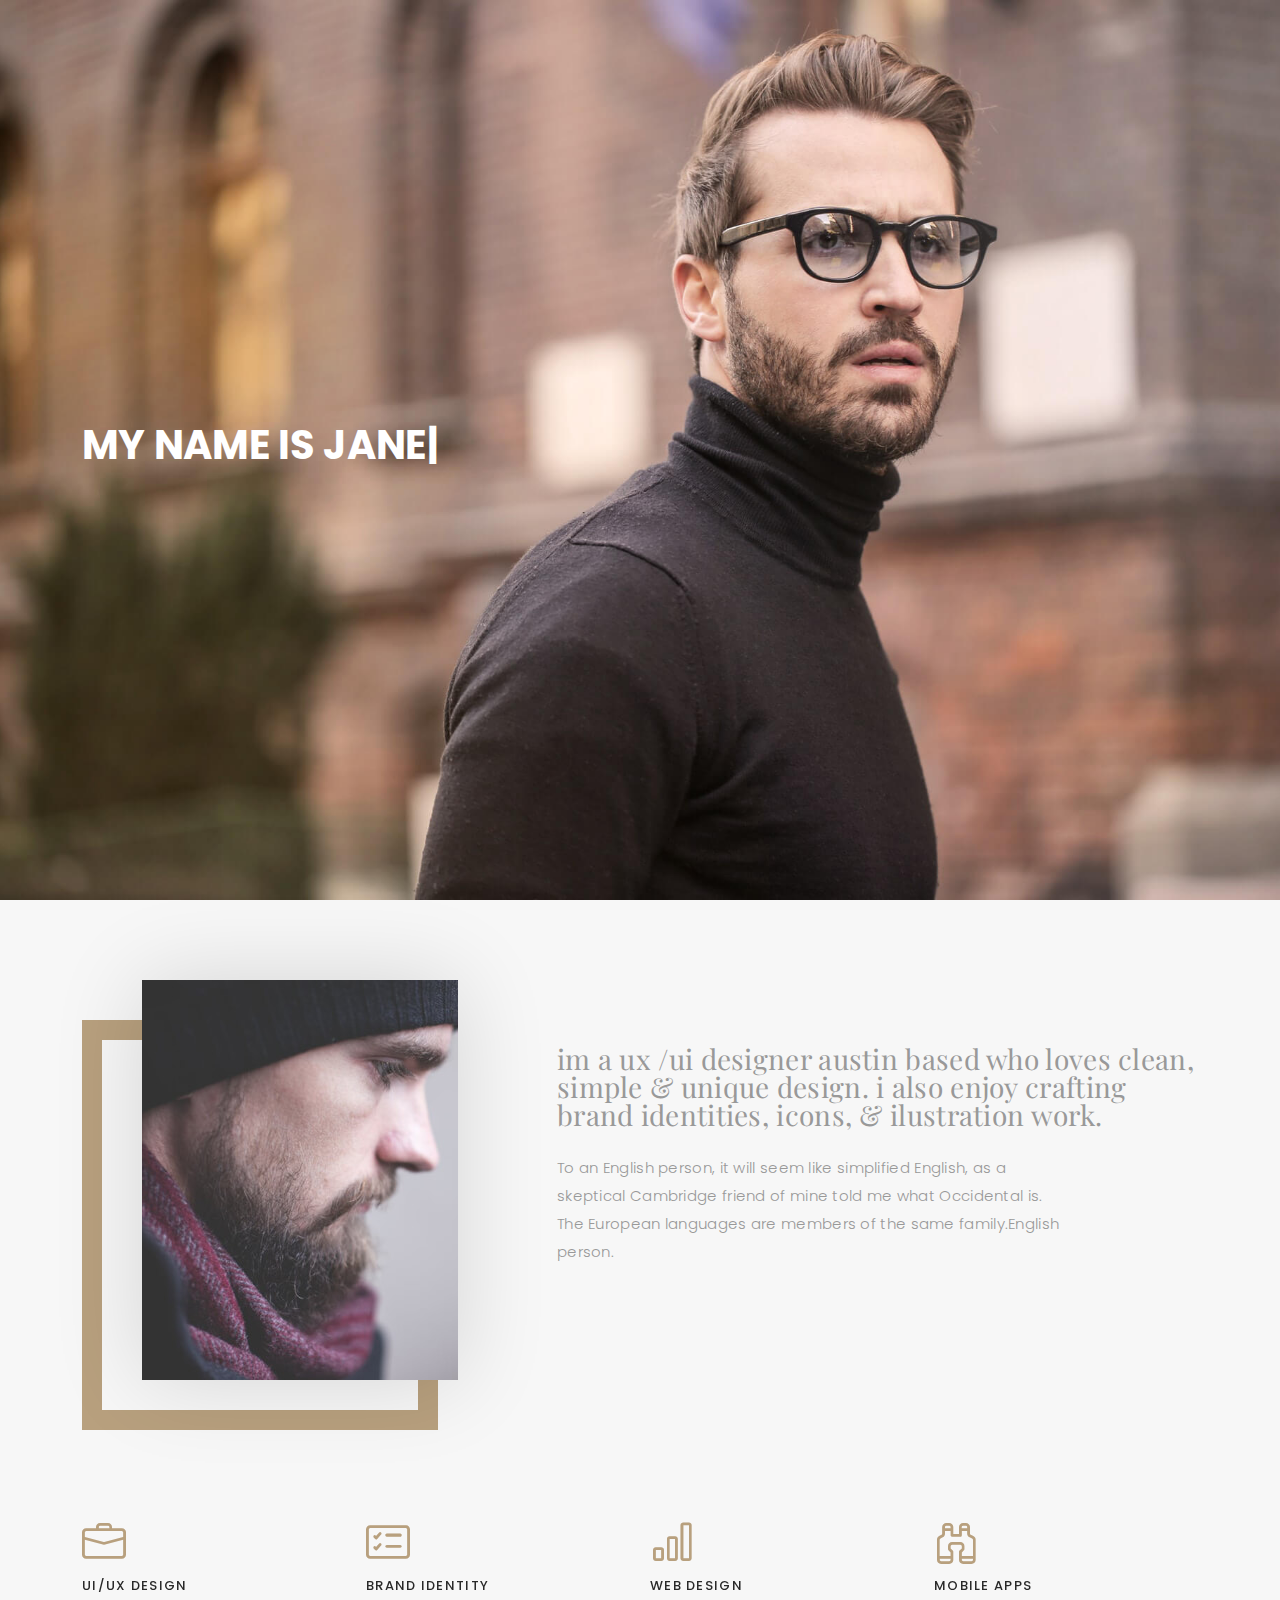
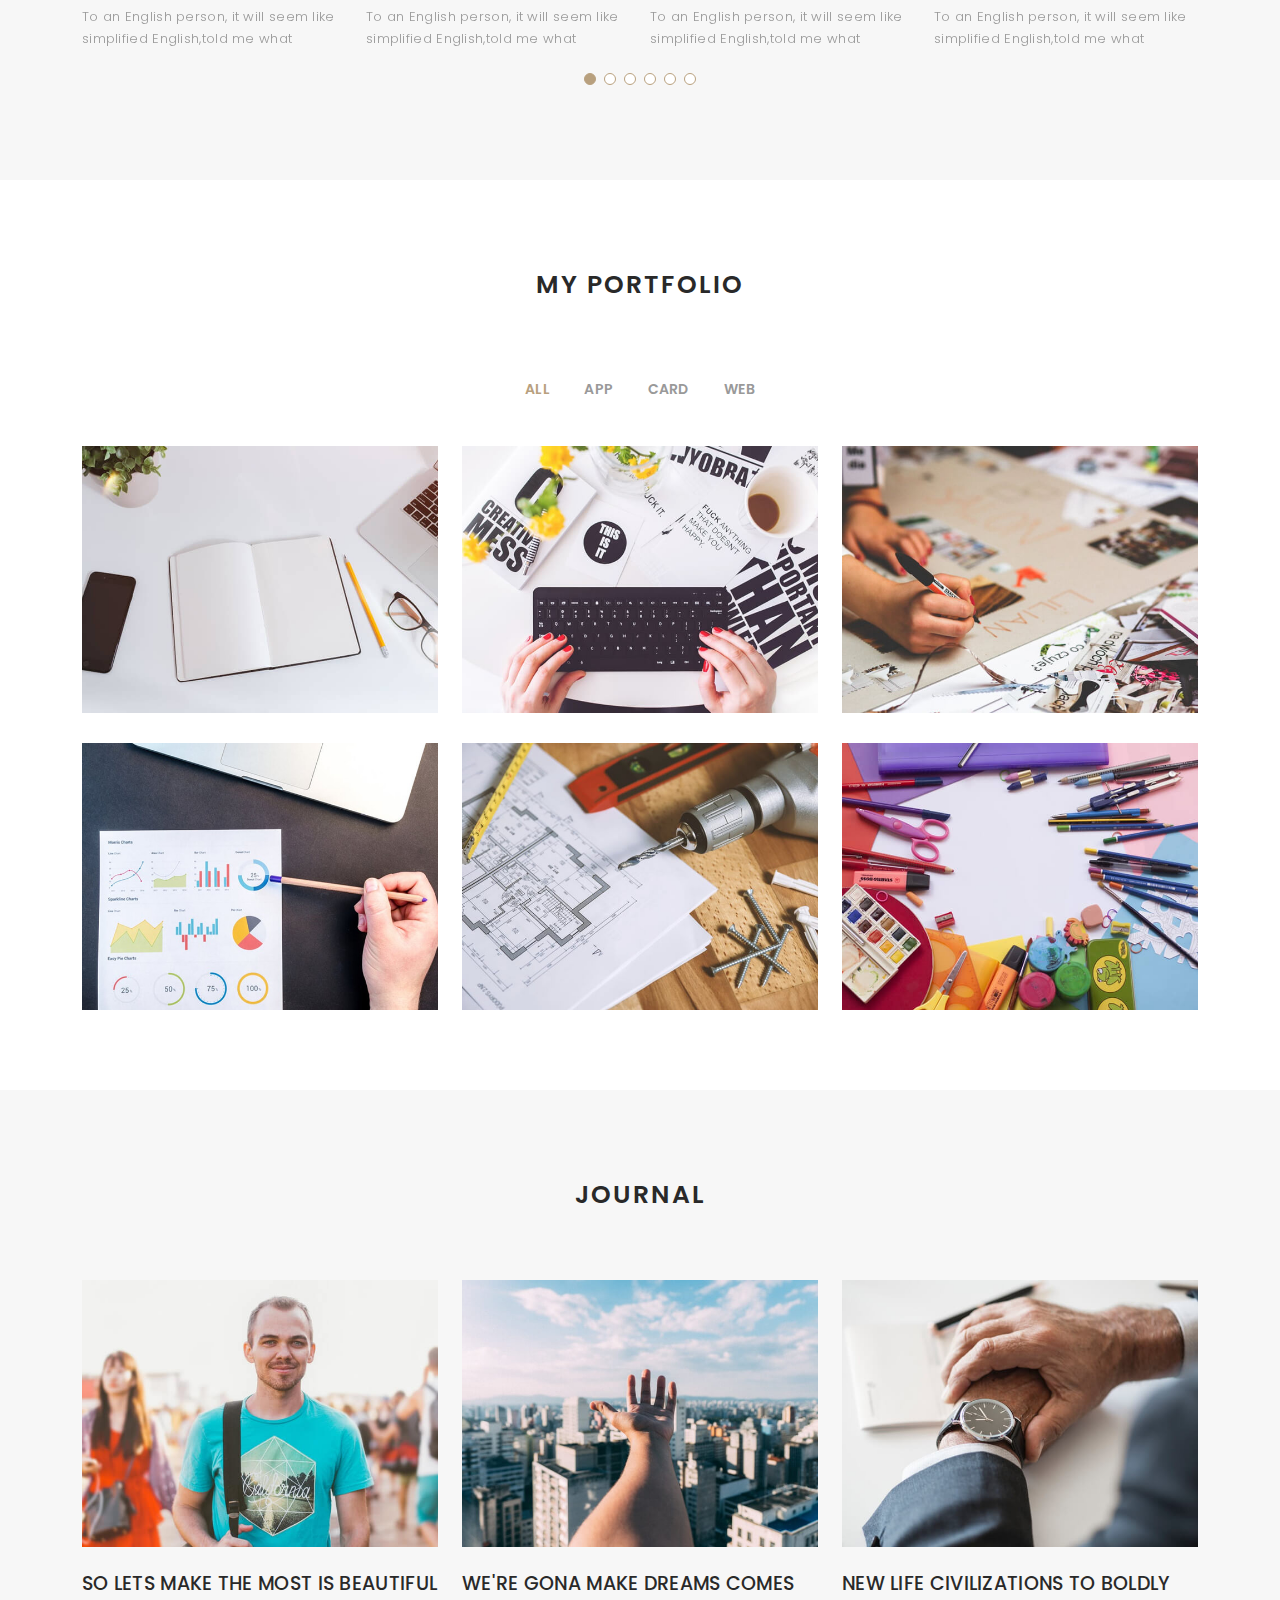
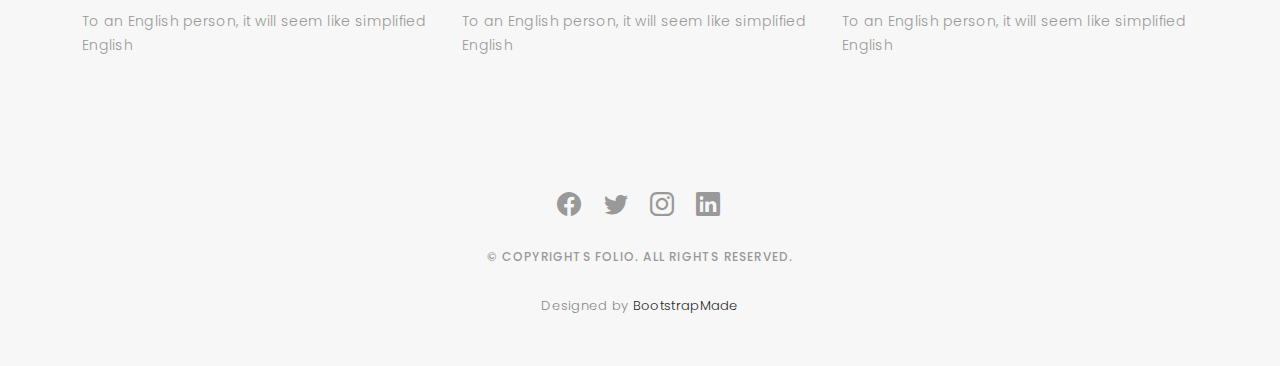
==== index.html @ ebbfe1b3 "Update" ====
<!DOCTYPE html>
<html lang="en">

<head>
  <meta charset="utf-8">
  <meta content="width=device-width, initial-scale=1.0" name="viewport">

  <title>Portfolio Website</title>
  <meta content="" name="description">
  <meta content="" name="keywords">

  <!-- Favicons -->
  <link href="assets/img/favicon.png" rel="icon">
  <link href="assets/img/apple-touch-icon.png" rel="apple-touch-icon">

  <!-- Google Fonts -->
  <link href="https://fonts.googleapis.com/css?family=Poppins:300,300i,400,400i,500,500i,600,600i,700,700i|Playfair+Display:400,400i,500,500i,600,600i,700,700i,900,900i" rel="stylesheet">

  <!-- Vendor CSS Files -->
  <link href="assets/vendor/bootstrap/css/bootstrap.min.css" rel="stylesheet">
  <link href="assets/vendor/bootstrap-icons/bootstrap-icons.css" rel="stylesheet">
  <link href="assets/vendor/boxicons/css/boxicons.min.css" rel="stylesheet">
  <link href="assets/vendor/glightbox/css/glightbox.min.css" rel="stylesheet">
  <link href="assets/vendor/swiper/swiper-bundle.min.css" rel="stylesheet">

  <!-- Template Main CSS File -->
  <link href="assets/css/style.css" rel="stylesheet">

  <!-- =======================================================
  * Template Name: Folio - v4.7.0
  * Template URL: https://bootstrapmade.com/folio-bootstrap-portfolio-template/
  * Author: BootstrapMade.com
  * License: https://bootstrapmade.com/license/
  ======================================================== -->
</head>

<body>

  <!-- ======= Header ======= -->
  <header id="header" class="fixed-top ">
    <div class="container d-flex align-items-center justify-content-between">

      <a href="index.html" class="logo"><img src="assets/img/logo.png" alt="" class="img-fluid"></a>
      <!-- Uncomment below if you prefer to use an text logo -->
      <!-- <h1 class="logo"><a href="index.html">Folio</a></h1> -->

      <nav id="navbar" class="navbar">
        <ul>
          <li><a class="nav-link scrollto active" href="#hero">Home</a></li>
          <li><a class="nav-link scrollto" href="#about">About</a></li>
          <li><a class="nav-link  scrollto" href="#portfolio">Portfolio</a></li>
          <li><a class="nav-link  scrollto" href="#journal">Blog</a></li>
          <li class="dropdown"><a href="#"><span>Drop Down</span> <i class="bi bi-chevron-down"></i></a>
            <ul>
              <li><a href="#">Drop Down 1</a></li>
              <li class="dropdown"><a href="#"><span>Deep Drop Down</span> <i class="bi bi-chevron-right"></i></a>
                <ul>
                  <li><a href="#">Deep Drop Down 1</a></li>
                  <li><a href="#">Deep Drop Down 2</a></li>
                  <li><a href="#">Deep Drop Down 3</a></li>
                  <li><a href="#">Deep Drop Down 4</a></li>
                  <li><a href="#">Deep Drop Down 5</a></li>
                </ul>
              </li>
              <li><a href="#">Drop Down 2</a></li>
              <li><a href="#">Drop Down 3</a></li>
              <li><a href="#">Drop Down 4</a></li>
            </ul>
          </li>
        </ul>
        <i class="bi bi-list mobile-nav-toggle"></i>
      </nav><!-- .navbar -->

    </div>
  </header><!-- End Header -->

  <!-- ======= Hero Section ======= -->
  <div id="hero" class="home">

    <div class="container">
      <div class="hero-content">
        <h1>My name is <span class="typed" data-typed-items="Jane, I am a UX/UI Deisgner"></span></h1>
        <!-- <p>UX/UI Designer</p> -->

      </div>
    </div>
  </div><!-- End Hero -->

  <main id="main">

    <!-- ======= About Section ======= -->
    <div id="about" class="paddsection">
      <div class="container">
        <div class="row justify-content-between">

          <div class="col-lg-4 ">
            <div class="div-img-bg">
              <div class="about-img">
                <img src="assets/img/me.jpg" class="img-responsive" alt="me">
              </div>
            </div>
          </div>

          <div class="col-lg-7">
            <div class="about-descr">

              <p class="p-heading">im a ux /ui designer austin based who loves clean, simple & unique design. i also enjoy crafting brand identities, icons, & ilustration work. </p>
              <p class="separator">To an English person, it will seem like simplified English, as a skeptical Cambridge friend of mine told me what Occidental is. The European languages are members of the same family.English person.</p>

            </div>

          </div>
        </div>
      </div>
    </div><!-- End About Section -->

    <!-- ======= Services Section ======= -->
    <div id="services">
      <div class="container">

        <div class="services-slider swiper" data-aos="fade-up" data-aos-delay="100">
          <div class="swiper-wrapper">

            <div class="swiper-slide">
              <div class="services-block">
                <i class="bi bi-briefcase"></i>
                <span>UI/UX DESIGN</span>
                <p class="separator">To an English person, it will seem like simplified English,told me what </p>
              </div>
            </div><!-- End testimonial item -->

            <div class="swiper-slide">
              <div class="services-block">
                <i class="bi bi-card-checklist"></i>
                <span>BRAND IDENTITY</span>
                <p class="separator">To an English person, it will seem like simplified English,told me what </p>
              </div>
            </div><!-- End testimonial item -->

            <div class="swiper-slide">
              <div class="services-block">
                <i class="bi bi-bar-chart"></i>
                <span>WEB DESIGN</span>
                <p class="separator">To an English person, it will seem like simplified English,told me what </p>
              </div>
            </div><!-- End testimonial item -->

            <div class="swiper-slide">
              <div class="services-block">
                <i class="bi bi-binoculars"></i>
                <span>MOBILE APPS</span>
                <p class="separator">To an English person, it will seem like simplified English,told me what </p>
              </div>
            </div><!-- End testimonial item -->

            <div class="swiper-slide">
              <div class="services-block">
                <i class="bi bi-brightness-high"></i>
                <span>Analytics</span>
                <p class="separator">To an English person, it will seem like simplified English,told me what </p>
              </div>
            </div><!-- End testimonial item -->

            <div class="swiper-slide">
              <div class="services-block">
                <i class="bi bi-calendar4-week"></i>
                <span>PHOTOGRAPHY</span>
                <p class="separator">To an English person, it will seem like simplified English,told me what </p>
              </div>
            </div><!-- End testimonial item -->

          </div>
          <div class="swiper-pagination"></div>
        </div>

      </div>

    </div><!-- End Services Section -->

    <!-- ======= Portfolio Section ======= -->
    <div id="portfolio" class="paddsection">

      <div class="container">
        <div class="section-title text-center">
          <h2>My Portfolio</h2>
        </div>
      </div>

      <div class="container">

        <div class="row">
          <div class="col-lg-12 d-flex justify-content-center">
            <ul id="portfolio-flters">
              <li data-filter="*" class="filter-active">All</li>
              <li data-filter=".filter-app">App</li>
              <li data-filter=".filter-card">Card</li>
              <li data-filter=".filter-web">Web</li>
            </ul>
          </div>
        </div>

        <div class="row portfolio-container">

          <div class="col-lg-4 col-md-6 portfolio-item filter-app">
            <img src="assets/img/portfolio/portfolio-1.jpg" class="img-fluid" alt="">
            <div class="portfolio-info">
              <h4>App 1</h4>
              <p>App</p>
              <a href="assets/img/portfolio/portfolio-1.jpg" data-gallery="portfolioGallery" class="portfolio-lightbox preview-link" title="App 1"><i class="bx bx-plus"></i></a>
              <a href="portfolio-details.html" class="details-link" title="More Details"><i class="bx bx-link"></i></a>
            </div>
          </div>

          <div class="col-lg-4 col-md-6 portfolio-item filter-web">
            <img src="assets/img/portfolio/portfolio-2.jpg" class="img-fluid" alt="">
            <div class="portfolio-info">
              <h4>Web 3</h4>
              <p>Web</p>
              <a href="assets/img/portfolio/portfolio-2.jpg" data-gallery="portfolioGallery" class="portfolio-lightbox preview-link" title="Web 3"><i class="bx bx-plus"></i></a>
              <a href="portfolio-details.html" class="details-link" title="More Details"><i class="bx bx-link"></i></a>
            </div>
          </div>

          <div class="col-lg-4 col-md-6 portfolio-item filter-app">
            <img src="assets/img/portfolio/portfolio-3.jpg" class="img-fluid" alt="">
            <div class="portfolio-info">
              <h4>App 2</h4>
              <p>App</p>
              <a href="assets/img/portfolio/portfolio-3.jpg" data-gallery="portfolioGallery" class="portfolio-lightbox preview-link" title="App 2"><i class="bx bx-plus"></i></a>
              <a href="portfolio-details.html" class="details-link" title="More Details"><i class="bx bx-link"></i></a>
            </div>
          </div>

          <div class="col-lg-4 col-md-6 portfolio-item filter-card">
            <img src="assets/img/portfolio/portfolio-4.jpg" class="img-fluid" alt="">
            <div class="portfolio-info">
              <h4>Card 2</h4>
              <p>Card</p>
              <a href="assets/img/portfolio/portfolio-4.jpg" data-gallery="portfolioGallery" class="portfolio-lightbox preview-link" title="Card 2"><i class="bx bx-plus"></i></a>
              <a href="portfolio-details.html" class="details-link" title="More Details"><i class="bx bx-link"></i></a>
            </div>
          </div>

          <div class="col-lg-4 col-md-6 portfolio-item filter-web">
            <img src="assets/img/portfolio/portfolio-5.jpg" class="img-fluid" alt="">
            <div class="portfolio-info">
              <h4>Web 2</h4>
              <p>Web</p>
              <a href="assets/img/portfolio/portfolio-5.jpg" data-gallery="portfolioGallery" class="portfolio-lightbox preview-link" title="Web 2"><i class="bx bx-plus"></i></a>
              <a href="portfolio-details.html" class="details-link" title="More Details"><i class="bx bx-link"></i></a>
            </div>
          </div>

          <div class="col-lg-4 col-md-6 portfolio-item filter-app">
            <img src="assets/img/portfolio/portfolio-6.jpg" class="img-fluid" alt="">
            <div class="portfolio-info">
              <h4>App 3</h4>
              <p>App</p>
              <a href="assets/img/portfolio/portfolio-6.jpg" data-gallery="portfolioGallery" class="portfolio-lightbox preview-link" title="App 3"><i class="bx bx-plus"></i></a>
              <a href="portfolio-details.html" class="details-link" title="More Details"><i class="bx bx-link"></i></a>
            </div>
          </div>

        </div>

      </div>

    </div><!-- End Portfolio Section -->

    <!-- ======= Journal Section ======= -->
    <div id="journal" class="text-left paddsection">

      <div class="container">
        <div class="section-title text-center">
          <h2>journal</h2>
        </div>
      </div>

      <div class="container">
        <div class="journal-block">
          <div class="row">

            <div class="col-lg-4 col-md-6">
              <div class="journal-info">

                <a href="blog-single.html"><img src="assets/img/blog-post-1.jpg" class="img-responsive" alt="img"></a>

                <div class="journal-txt">

                  <h4><a href="blog-single.html">SO LETS MAKE THE MOST IS BEAUTIFUL</a></h4>
                  <p class="separator">To an English person, it will seem like simplified English
                  </p>

                </div>

              </div>
            </div>

            <div class="col-lg-4 col-md-6">
              <div class="journal-info">

                <a href="blog-single.html"><img src="assets/img/blog-post-2.jpg" class="img-responsive" alt="img"></a>

                <div class="journal-txt">

                  <h4><a href="blog-single.html">WE'RE GONA MAKE DREAMS COMES</a></h4>
                  <p class="separator">To an English person, it will seem like simplified English
                  </p>

                </div>

              </div>
            </div>

            <div class="col-lg-4 col-md-6">
              <div class="journal-info">

                <a href="blog-single.html"><img src="assets/img/blog-post-3.jpg" class="img-responsive" alt="img"></a>

                <div class="journal-txt">

                  <h4><a href="blog-single.html">NEW LIFE CIVILIZATIONS TO BOLDLY</a></h4>
                  <p class="separator">To an English person, it will seem like simplified English
                  </p>

                </div>

              </div>
            </div>

          </div>
        </div>
      </div>

    </div><!-- End Journal Section -->

  </main><!-- End #main -->

  <!-- ======= Footer ======= -->
  <div id="footer" class="text-center">
    <div class="container">
      <div class="socials-media text-center">

        <ul class="list-unstyled">
          <li><a href="#"><i class="bi bi-facebook"></i></a></li>
          <li><a href="#"><i class="bi bi-twitter"></i></a></li>
          <li><a href="#"><i class="bi bi-instagram"></i></a></li>
          <li><a href="#"><i class="bi bi-linkedin"></i></a></li>
        </ul>

      </div>

      <p>&copy; Copyrights Folio. All rights reserved.</p>

      <div class="credits">
        <!--
        All the links in the footer should remain intact.
        You can delete the links only if you purchased the pro version.
        Licensing information: https://bootstrapmade.com/license/
        Purchase the pro version with working PHP/AJAX contact form: https://bootstrapmade.com/buy/?theme=Folio
      -->
        Designed by <a href="https://bootstrapmade.com/">BootstrapMade</a>
      </div>

    </div>
  </div><!-- End Footer -->

  <a href="#" class="back-to-top d-flex align-items-center justify-content-center"><i class="bi bi-arrow-up-short"></i></a>

  <!-- Vendor JS Files -->
  <script src="assets/vendor/bootstrap/js/bootstrap.bundle.min.js"></script>
  <script src="assets/vendor/glightbox/js/glightbox.min.js"></script>
  <script src="assets/vendor/isotope-layout/isotope.pkgd.min.js"></script>
  <script src="assets/vendor/swiper/swiper-bundle.min.js"></script>
  <script src="assets/vendor/typed.js/typed.min.js"></script>
  <script src="assets/vendor/php-email-form/validate.js"></script>

  <!-- Template Main JS File -->
  <script src="assets/js/main.js"></script>

</body>

</html>
---- assets/css/style.css ----
/**
* Template Name: Folio - v4.7.0
* Template URL: https://bootstrapmade.com/folio-bootstrap-portfolio-template/
* Author: BootstrapMade.com
* License: https://bootstrapmade.com/license/
*/

/*--------------------------------------------------------------
# General
--------------------------------------------------------------*/
body {
  background: #ffffff;
  color: #898989;
  font-family: "Poppins", helvetica;
  font-size: 15px;
  font-weight: 300;
  line-height: 20px;
  letter-spacing: 0.02em;
  overflow-x: hidden;
  margin: 0 auto;
  padding: 0;
  box-sizing: border-box;
}

h1, h2, h3, h4, h5, h6 {
  margin: 0;
}

h2 {
  color: #292929;
  font-weight: 600;
}

h4 {
  color: #292929;
  font-size: 14px;
  font-weight: 600;
}

a {
  color: #292929;
  text-decoration: none !important;
  transition: all 0.5s ease-in-out 0s;
}

a:hover {
  transition: all 0.5s ease-in-out 0s;
}

p {
  margin: 25px 0;
  padding: 0;
  font-size: 15px;
  color: #999999;
  line-height: 28px;
}

::-moz-selection {
  background: #b8a07e;
  color: #fff;
}

::selection {
  background: #b8a07e;
  color: #fff;
}

.btn {
  background: #333;
  border: medium none;
  border-radius: 0;
  color: #fff;
  font-size: 12px;
  height: 50px;
  line-height: 50px;
  padding: 0 30px;
  text-transform: uppercase;
}

.btn:hover, .btn:focus {
  color: #fff;
}

.padDiv {
  padding: 30px 20px;
}

.section-title {
  margin-bottom: 70px;
}

.section-title h2 {
  font-size: 25px;
  letter-spacing: 2px;
  text-transform: uppercase;
}

.form-control {
  background-color: transparent;
  border: 1px solid #999;
  border-radius: 0;
  color: #999999;
  font-size: 12px;
  font-weight: 500;
  height: 50px;
  letter-spacing: 0.1em;
  padding-left: 10px;
  margin: 0 0 25px 0;
  line-height: 14px;
  text-transform: uppercase;
}

.form-control:focus {
  box-shadow: none;
  outline: 0 none;
}

.paddsection {
  padding-top: 90px;
  padding-bottom: 90px;
}

.paddsections {
  padding-top: 90px;
  padding-bottom: 90px !important;
}

.hvr-shutter-in-horizontal::before {
  background: #333;
}

.hvr-shutter-in-horizontal:hover {
  background: #b8a07e;
}

.mb-30 {
  margin-bottom: 30px;
}

.main-content {
  padding-top: 140px;
}

/*--------------------------------------------------------------
# Back to top button
--------------------------------------------------------------*/
.back-to-top {
  position: fixed;
  visibility: hidden;
  opacity: 0;
  right: 15px;
  bottom: 15px;
  z-index: 996;
  background: #b8a07e;
  width: 40px;
  height: 40px;
  border-radius: 4px;
  transition: all 0.4s;
}
.back-to-top i {
  font-size: 28px;
  color: #fff;
  line-height: 0;
}
.back-to-top:hover {
  background: #c6b398;
  color: #fff;
}
.back-to-top.active {
  visibility: visible;
  opacity: 1;
}

/*--------------------------------------------------------------
# Header
--------------------------------------------------------------*/
#header {
  transition: all 0.5s;
  z-index: 997;
  padding: 15px 0;
  background-color: #fff;
  top: -100%;
  box-shadow: 0px 2px 25px rgba(0, 0, 0, 0.08);
}
#header.header-scrolled, #header.header-inner-pages {
  top: 0;
}
#header .logo {
  font-size: 30px;
  margin: 0;
  padding: 0;
  line-height: 1;
  font-weight: 600;
  letter-spacing: 1px;
  font-family: "Playfair Display", sans-serif;
  font-style: italic;
}
#header .logo a {
  color: #898989;
}
#header .logo img {
  max-height: 40px;
}
@media (max-width: 992px) {
  #header {
    border: 0;
  }
}

/*--------------------------------------------------------------
# Navigation Menu
--------------------------------------------------------------*/
/**
* Desktop Navigation 
*/
.navbar {
  padding: 0;
}
.navbar ul {
  margin: 0;
  padding: 0;
  display: flex;
  list-style: none;
  align-items: center;
}
.navbar li {
  position: relative;
}
.navbar a, .navbar a:focus {
  display: flex;
  align-items: center;
  justify-content: space-between;
  padding: 10px 0 10px 30px;
  font-family: "Poppins", sans-serif;
  font-size: 14px;
  font-weight: 500;
  color: #7e7d7d;
  white-space: nowrap;
  transition: 0.3s;
}
.navbar a i, .navbar a:focus i {
  font-size: 12px;
  line-height: 0;
  margin-left: 5px;
}
.navbar a:hover, .navbar .active, .navbar .active:focus, .navbar li:hover > a {
  color: #b8a07e;
}
.navbar .dropdown ul {
  display: block;
  position: absolute;
  left: 30px;
  top: calc(100% + 30px);
  margin: 0;
  padding: 10px 0;
  z-index: 99;
  opacity: 0;
  visibility: hidden;
  background: #fff;
  box-shadow: 0px 0px 30px rgba(127, 137, 161, 0.25);
  transition: 0.3s;
}
.navbar .dropdown ul li {
  min-width: 200px;
}
.navbar .dropdown ul a {
  padding: 10px 20px;
  font-weight: 400;
}
.navbar .dropdown ul a i {
  font-size: 12px;
}
.navbar .dropdown ul a:hover, .navbar .dropdown ul .active:hover, .navbar .dropdown ul li:hover > a {
  color: #b8a07e;
}
.navbar .dropdown:hover > ul {
  opacity: 1;
  top: 100%;
  visibility: visible;
}
.navbar .dropdown .dropdown ul {
  top: 0;
  left: calc(100% - 30px);
  visibility: hidden;
}
.navbar .dropdown .dropdown:hover > ul {
  opacity: 1;
  top: 0;
  left: 100%;
  visibility: visible;
}
@media (max-width: 1366px) {
  .navbar .dropdown .dropdown ul {
    left: -90%;
  }
  .navbar .dropdown .dropdown:hover > ul {
    left: -100%;
  }
}

/**
* Mobile Navigation 
*/
.mobile-nav-toggle {
  color: #4b4a4a;
  font-size: 28px;
  cursor: pointer;
  display: none;
  line-height: 0;
  transition: 0.5s;
}
.mobile-nav-toggle.bi-x {
  color: #fff;
}

@media (max-width: 991px) {
  .mobile-nav-toggle {
    display: block;
  }

  .navbar ul {
    display: none;
  }
}
.navbar-mobile {
  position: fixed;
  overflow: hidden;
  top: 0;
  right: 0;
  left: 0;
  bottom: 0;
  background: rgba(49, 49, 49, 0.9);
  transition: 0.3s;
}
.navbar-mobile .mobile-nav-toggle {
  position: absolute;
  top: 15px;
  right: 15px;
}
.navbar-mobile ul {
  display: block;
  position: absolute;
  top: 55px;
  right: 15px;
  bottom: 15px;
  left: 15px;
  padding: 10px 0;
  border-radius: 10px;
  background-color: #fff;
  overflow-y: auto;
  transition: 0.3s;
}
.navbar-mobile a, .navbar-mobile a:focus {
  padding: 10px 20px;
  font-size: 15px;
  color: #4b4a4a;
}
.navbar-mobile a:hover, .navbar-mobile .active, .navbar-mobile li:hover > a {
  color: #b8a07e;
}
.navbar-mobile .getstarted, .navbar-mobile .getstarted:focus {
  margin: 15px;
}
.navbar-mobile .dropdown ul {
  position: static;
  display: none;
  margin: 10px 20px;
  padding: 10px 0;
  z-index: 99;
  opacity: 1;
  visibility: visible;
  background: #fff;
  box-shadow: 0px 0px 30px rgba(127, 137, 161, 0.25);
}
.navbar-mobile .dropdown ul li {
  min-width: 200px;
}
.navbar-mobile .dropdown ul a {
  padding: 10px 20px;
}
.navbar-mobile .dropdown ul a i {
  font-size: 12px;
}
.navbar-mobile .dropdown ul a:hover, .navbar-mobile .dropdown ul .active:hover, .navbar-mobile .dropdown ul li:hover > a {
  color: #b8a07e;
}
.navbar-mobile .dropdown > .dropdown-active {
  display: block;
}

/*--------------------------------------------------------------
# Hero
--------------------------------------------------------------*/
#hero {
  background: url("../img/home-bg.jpg") repeat scroll center center/cover;
  height: 100vh;
  width: 100%;
}

#hero .hero-content {
  height: 100vh;
  text-align: left;
  width: 100%;
  display: flex;
  justify-content: center;
  flex-direction: column;
}

.hero-content h1 {
  font-size: 40px;
  font-weight: 700;
  margin-bottom: 10px;
  text-transform: uppercase;
  color: #fff;
}

.hero-content p {
  font-size: 13px;
  letter-spacing: 3px;
  margin-top: 0;
  margin-bottom: 30px;
  text-transform: capitalize;
  color: #fff;
  font-weight: 500;
}

.hero-content .list-social li {
  float: left;
  margin-right: 20px;
}

.hero-content .list-social li i {
  color: #fff;
  font-size: 15px;
}

/*--------------------------------------------------------------
# Breadcrumbs
--------------------------------------------------------------*/
.breadcrumbs {
  padding: 120px 0 0 0;
  background-color: white;
  min-height: 40px;
}
@media (max-width: 992px) {
  .breadcrumbs {
    padding-top: 100px;
  }
}
.breadcrumbs h2 {
  font-size: 24px;
  font-weight: 300;
  margin: 0;
}
@media (max-width: 992px) {
  .breadcrumbs h2 {
    margin: 0 0 10px 0;
  }
}
.breadcrumbs ol {
  display: flex;
  flex-wrap: wrap;
  list-style: none;
  padding: 0;
  margin: 0;
  font-size: 14px;
}
.breadcrumbs ol li + li {
  padding-left: 10px;
}
.breadcrumbs ol li + li::before {
  display: inline-block;
  padding-right: 10px;
  color: #6c757d;
  content: "/";
}
@media (max-width: 768px) {
  .breadcrumbs .d-flex {
    display: block !important;
  }
  .breadcrumbs ol {
    display: block;
  }
  .breadcrumbs ol li {
    display: inline-block;
  }
}

/*-----------------------------------------------------------------------------------*/
/*  About
/*-----------------------------------------------------------------------------------*/
#about {
  width: 100%;
  height: auto;
  background: #f7f7f7;
  padding-top: 120px;
}

#about .div-img-bg {
  padding-bottom: 30px;
  border: 20px solid #b8a07e;
}

#about .div-img-bg .about-img img {
  width: 100%;
  box-shadow: 0px 0px 85px 0px rgba(0, 0, 0, 0.14);
  margin-top: -60px;
  margin-left: 40px;
  height: 400px;
  -o-object-fit: cover;
  object-fit: cover;
}

#about .about-descr .p-heading {
  font-family: "Playfair Display", serif;
  font-size: 28px;
  text-align: left;
}

#about .about-descr .separator {
  max-width: 80%;
  margin-bottom: 0;
  text-align: left;
}

/*--------------------------------------------------------------
# Services
--------------------------------------------------------------*/
#services {
  background: #f7f7f7;
  position: relative;
  padding-bottom: 80px;
}

.services-block span {
  margin: 10px 0;
  position: relative;
  font-size: 13px;
  color: #292929;
  letter-spacing: 0.1em;
  font-weight: 500;
  text-transform: uppercase;
  display: block;
}

.services-block .separator {
  margin: 0;
  font-size: 13px;
  line-height: 22px;
}

.services-block i {
  font-size: 44px;
  color: #b8a07e;
  line-height: 44px;
}

.services-slider .swiper-pagination {
  margin-top: 30px;
  position: relative;
}
.services-slider .swiper-pagination .swiper-pagination-bullet {
  width: 12px;
  height: 12px;
  background-color: #fff;
  opacity: 1;
  border: 1px solid #b8a07e;
}
.services-slider .swiper-pagination .swiper-pagination-bullet-active {
  background-color: #b8a07e;
}

/*--------------------------------------------------------------
# Portfolio
--------------------------------------------------------------*/
#portfolio {
  position: relative;
  padding-bottom: 50px;
}
#portfolio #portfolio-flters {
  padding: 0;
  margin: 0 auto 35px auto;
  list-style: none;
  text-align: center;
  border-radius: 50px;
  padding: 2px 15px;
}
#portfolio #portfolio-flters li {
  cursor: pointer;
  display: inline-block;
  padding: 10px 15px 8px 15px;
  font-size: 14px;
  font-weight: 600;
  line-height: 1;
  text-transform: uppercase;
  color: #999999;
  margin-bottom: 5px;
  transition: all 0.3s ease-in-out;
}
#portfolio #portfolio-flters li:hover, #portfolio #portfolio-flters li.filter-active {
  color: #b8a07e;
}
#portfolio #portfolio-flters li:last-child {
  margin-right: 0;
}
#portfolio .portfolio-item {
  margin-bottom: 30px;
}
#portfolio .portfolio-item .portfolio-info {
  opacity: 0;
  position: absolute;
  left: 30px;
  right: 30px;
  bottom: 0;
  z-index: 3;
  transition: all ease-in-out 0.3s;
  background: rgba(255, 255, 255, 0.9);
  padding: 15px;
}
#portfolio .portfolio-item .portfolio-info h4 {
  font-size: 18px;
  color: #666;
  font-weight: 600;
  margin-bottom: 10px;
}
#portfolio .portfolio-item .portfolio-info p {
  color: #999;
  font-size: 14px;
  margin: 0;
  padding: 0;
}
#portfolio .portfolio-item .portfolio-info .preview-link, #portfolio .portfolio-item .portfolio-info .details-link {
  position: absolute;
  right: 40px;
  font-size: 24px;
  top: calc(50% - 18px);
  color: #b8a07e;
}
#portfolio .portfolio-item .portfolio-info .preview-link:hover, #portfolio .portfolio-item .portfolio-info .details-link:hover {
  color: #cab89f;
}
#portfolio .portfolio-item .portfolio-info .details-link {
  right: 10px;
}
#portfolio .portfolio-item:hover .portfolio-info {
  opacity: 1;
  bottom: 20px;
}

/*--------------------------------------------------------------
# Portfolio Details
--------------------------------------------------------------*/
.portfolio-details {
  padding-top: 40px;
}
.portfolio-details .portfolio-details-slider img {
  width: 100%;
}
.portfolio-details .portfolio-details-slider .swiper-pagination {
  margin-top: 20px;
  position: relative;
}
.portfolio-details .portfolio-details-slider .swiper-pagination .swiper-pagination-bullet {
  width: 12px;
  height: 12px;
  background-color: #fff;
  opacity: 1;
  border: 1px solid #b8a07e;
}
.portfolio-details .portfolio-details-slider .swiper-pagination .swiper-pagination-bullet-active {
  background-color: #b8a07e;
}
.portfolio-details .portfolio-info {
  padding: 30px;
  box-shadow: 0px 0 30px rgba(75, 74, 74, 0.08);
}
.portfolio-details .portfolio-info h3 {
  font-size: 22px;
  font-weight: 700;
  margin-bottom: 20px;
  padding-bottom: 20px;
  border-bottom: 1px solid #eee;
}
.portfolio-details .portfolio-info ul {
  list-style: none;
  padding: 0;
  font-size: 15px;
}
.portfolio-details .portfolio-info ul li + li {
  margin-top: 10px;
}
.portfolio-details .portfolio-description {
  padding-top: 30px;
}
.portfolio-details .portfolio-description h2 {
  font-size: 26px;
  font-weight: 700;
  margin-bottom: 20px;
}
.portfolio-details .portfolio-description p {
  padding: 0;
}

/*--------------------------------------------------------------
# Journal
--------------------------------------------------------------*/
#journal, #journal-blog {
  height: auto;
  width: 100%;
  background: #f7f7f7;
  padding-bottom: 60px;
  position: relative;
}

#journal-blog {
  background: #fff;
  padding-bottom: 30px;
}

#journal .journal-block {
  display: inline-block;
  height: auto;
  width: 100%;
}

#journal .journal-block .journal-info {
  position: relative;
}

.journal-block .journal-info img {
  max-width: 100%;
}

.journal-block .journal-info .journal-txt {
  padding: 25px 0px;
  position: relative;
}

.journal-block .journal-info .journal-txt h4 a {
  display: block;
  font-size: 19px;
  line-height: 24px;
  margin: 0 0 13px 0;
  font-weight: 500;
  color: #292929;
  transition: all 0.5s ease-in-out 0s;
}

.journal-block .journal-info .journal-txt h4 a:hover {
  color: #b8a07e;
  transition: all 0.5s ease-in-out 0s;
}

.journal-block .journal-info .journal-txt p {
  margin: 0;
  font-size: 14px;
  line-height: 24px;
}

/*--------------------------------------------------------------
# Journal
--------------------------------------------------------------*/
#contact {
  height: auto;
  width: 100%;
}

.contact-details {
  list-style: none;
  margin: 0;
  padding: 0;
}

.contact-details li {
  padding-bottom: 10px;
}

#contact input, #contact textarea {
  width: 100%;
  margin-bottom: 5px;
}

#contact textarea {
  min-height: 160px;
}

.php-email-form .error-message {
  display: none;
  color: #fff;
  background: #ed3c0d;
  text-align: left;
  padding: 15px;
  margin-bottom: 15px;
  font-weight: 600;
}
.php-email-form .error-message br + br {
  margin-top: 25px;
}
.php-email-form .sent-message {
  display: none;
  color: #fff;
  background: #18d26e;
  text-align: center;
  padding: 15px;
  font-weight: 600;
  margin-bottom: 15px;
}
.php-email-form .loading {
  display: none;
  background: #fff;
  text-align: center;
  padding: 15px;
  margin-bottom: 15px;
}
.php-email-form .loading:before {
  content: "";
  display: inline-block;
  border-radius: 50%;
  width: 24px;
  height: 24px;
  margin: 0 10px -6px 0;
  border: 3px solid #18d26e;
  border-top-color: #eee;
  -webkit-animation: animate-loading 1s linear infinite;
  animation: animate-loading 1s linear infinite;
}

@-webkit-keyframes animate-loading {
  0% {
    transform: rotate(0deg);
  }
  100% {
    transform: rotate(360deg);
  }
}

@keyframes animate-loading {
  0% {
    transform: rotate(0deg);
  }
  100% {
    transform: rotate(360deg);
  }
}
/*--------------------------------------------------------------
# Blog
--------------------------------------------------------------*/
/*  Navbar fixd page */
.subpage-nav {
  display: block !important;
}

/*-----------------------------------------------------------------------------------*/
/*  /* Single page */
/*-----------------------------------------------------------------------------------*/
#journal-blog {
  padding-top: 140px;
}

/* main content */
.main-content {
  background: #f7f7f7;
}

.main-content .container-main {
  display: inline-block;
  width: 100%;
}

.main-content .container-main .block-main {
  margin-bottom: 30px;
  overflow: hidden;
}

.container-main .block-main .content-main {
  background: #fff none repeat scroll 0 0;
  display: inline-block;
  width: 100%;
}

.journal-txt h4 a {
  display: block;
  font-size: 19px;
  line-height: 24px;
  margin: 0 0 13px 0;
  font-weight: 500;
  color: #292929;
  transition: all 0.5s ease-in-out 0s;
}

.journal-txt h4 a:hover {
  color: #b8a07e;
  transition: all 0.5s ease-in-out 0s;
}

.post-meta ul li {
  font-size: 12px;
  font-weight: normal;
  margin-left: 8px;
  margin-right: 8px;
  text-transform: capitalize;
  display: inline-block;
  float: none;
}

.content-main .post-meta a {
  color: #a2a2a2;
  margin-left: 5px;
}

/* Commonts */
.comments {
  background: #fff;
}

.entry-comments h6 {
  margin-right: 10px;
  font-size: 13px;
  letter-spacing: 0.1em;
  font-weight: 500;
}

.entry-comments-item {
  margin-top: 40px;
  padding-bottom: 40px;
  border-bottom: 1px solid #f2f2f2;
}

.entry-comments-avatar {
  position: absolute;
  display: block;
  border-radius: 50%;
  width: 60px;
  height: 60px;
}

.entry-comments-body {
  padding-left: 86px;
}

.entry-comments-author {
  margin-right: 10px;
  font-size: 13px;
  color: #292929;
  letter-spacing: 0.1em;
  font-weight: 500;
}

.rep {
  font-size: 13px;
  color: #292929;
  letter-spacing: 0.1em;
  font-weight: 500;
  text-transform: capitalize;
}

.entry-comments span a {
  font-size: 13px;
  color: #999;
}

.entry-comments-reply {
  padding-left: 10%;
}

/* Commonts form */
.cmt {
  background: #fff;
}

blockquote {
  padding: 40px;
  background-color: #f2f2f2;
  margin: 30px 0;
  border: none;
  border-left: 4px solid #b8a07e;
}

/*--------------------------------------------------------------
# Footer
--------------------------------------------------------------*/
#footer {
  background: #f7f7f7;
  padding-top: 50px;
  padding-bottom: 50px;
}

#footer .socials-media {
  width: 100%;
}

#footer .socials-media ul {
  display: inline-block;
  float: none;
  margin: 0 0 20px 0;
}

#footer .socials-media ul li {
  float: left;
  margin-left: 10px;
  margin-right: 10px;
}

#footer .socials-media ul li a {
  font-size: 24px;
  color: #999;
  letter-spacing: 0.1em;
  font-weight: 500;
  background: transparent;
  text-transform: uppercase;
  transition: all 0.5s ease-in-out 0s;
}

#footer .socials-media ul li a:hover {
  color: #b8a07e;
  transition: all 0.5s ease-in-out 0s;
}

#footer p {
  font-size: 12px;
  letter-spacing: 0.1em;
  font-weight: 500;
  margin-top: 0;
  text-transform: uppercase;
}

.credits {
  font-size: 13px;
}

/** Width between 1200x to 0
 *  ~~~~~~~~~~~~~~~~~~~~~~~~~~~~~~~~~~~~
 */
/** Width between 992px to 1199px
 *  ~~~~~~~~~~~~~~~~~~~~~~~~~~~~~~~~~~~~
 */
/** Width between 768px to 991px
 *  ~~~~~~~~~~~~~~~~~~~~~~~~~~~~~~~~~~~~
 */
@media (min-width: 768px) and (max-width: 991px) {
  /* Navbar */
  nav {
    padding: 10px 15px;
  }

  .nav-menu {
    margin-top: 40px;
    display: none;
    float: none;
    width: 100%;
  }

  .nav-menu li {
    float: none;
    width: 100%;
    text-align: center;
    border-top: 1px solid #f7f7f7;
    line-height: 45px;
    margin-left: 0;
    padding-top: 10px;
    padding-bottom: 10px;
  }

  .responsive {
    float: right;
    padding-top: 15px;
    display: block;
  }

  /* About */
  .head-info .header-content .cmaster h1 {
    font-size: 32px;
  }

  #about .div-img-bg {
    padding: 0;
  }

  #about .div-img-bg .about-img img {
    margin-top: 0%;
    margin-left: calc(0% - 0px);
  }

  #about .about-descr .p-heading {
    font-size: 20px;
  }

  #about .about-descr .separator {
    max-width: 100%;
    margin-bottom: 0;
  }

  /* portfolio */
  #portfolio .portfolio-list .nav li {
    float: none;
    margin: 20px;
    display: inline-block;
  }

  /* journal */
  #journal .journal-block .journal-info {
    margin-bottom: 30px;
  }

  /* Contact */
  .contact-contact {
    margin-bottom: 30px;
  }

  /* Footer */
  #footer .socials-media ul li {
    margin-right: 0;
    margin-left: 0;
    float: none;
    display: inline-block;
  }
}
/** Width between 767px to 0
 *  ~~~~~~~~~~~~~~~~~~~~~~~~~~~~~~~~~~~~
 */
@media (max-width: 767px) {
  /* Navbar */
  nav {
    padding: 20px 15px;
  }

  .nav-menu {
    margin-top: 40px;
    display: none;
    float: none;
    width: 100%;
  }

  .nav-menu li {
    float: none;
    width: 100%;
    text-align: center;
    border-top: 1px solid #f7f7f7;
    line-height: 45px;
    margin-left: 0;
    padding-top: 10px;
    padding-bottom: 10px;
  }

  .responsive {
    float: right;
    padding-top: 15px;
    display: block;
  }

  /* About */
  .head-info .header-content h1 {
    font-size: 32px;
  }

  #about .div-img-bg {
    padding: 0;
  }

  #about .div-img-bg .about-img img {
    margin-top: 0%;
    margin-left: calc(0% - 0px);
  }

  #about .about-descr .p-heading {
    font-size: 20px;
  }

  #about .about-descr .separator {
    max-width: 100%;
    margin-bottom: 0;
  }

  /* portfolio */
  #portfolio .portfolio-list .nav li {
    float: none;
    margin: 20px;
    display: inline-block;
  }

  /* journal */
  #journal .journal-block .journal-info {
    margin-bottom: 30px;
  }

  /* Contact */
  .contact-contact {
    margin-bottom: 30px;
  }

  /* Footer */
  #footer .socials-media ul li {
    margin-right: 0;
    margin-left: 0;
    float: none;
    display: inline-block;
  }
}
/** Width between 600px to 0
 *  ~~~~~~~~~~~~~~~~~~~~~~~~~~~~~~~~~~~~
 */
@media (max-width: 600px) {
  /* Navbar */
  nav {
    padding: 20px 15px;
  }

  .nav-menu {
    margin-top: 40px;
    display: none;
    float: none;
    width: 100%;
  }

  .nav-menu li {
    float: none;
    width: 100%;
    text-align: center;
    border-top: 1px solid #f7f7f7;
    line-height: 45px;
    margin-left: 0;
    padding-top: 10px;
    padding-bottom: 10px;
  }

  .responsive {
    float: right;
    padding-top: 15px;
    display: block;
  }

  /* About */
  .head-info .header-content h1 {
    font-size: 32px;
  }

  #about .div-img-bg {
    padding: 0;
  }

  #about .div-img-bg .about-img img {
    margin-top: 0%;
    margin-left: calc(0% - 0px);
  }

  #about .about-descr .p-heading {
    font-size: 20px;
  }

  #about .about-descr .separator {
    max-width: 100%;
    margin-bottom: 0;
  }

  /* portfolio */
  #portfolio .portfolio-list .nav li {
    float: none;
    margin: 10px;
    display: inline-block;
  }

  /* journal */
  #journal .journal-block .journal-info {
    margin-bottom: 30px;
  }

  /* Contact */
  .contact-contact {
    margin-bottom: 30px;
  }

  /* Footer */
  #footer .socials-media ul li {
    margin-right: 0;
    margin-left: 0;
    float: none;
    display: inline-block;
  }
}
/** Width between 480px to 0
 *  ~~~~~~~~~~~~~~~~~~~~~~~~~~~~~~~~~~~~
 */
@media (max-width: 480px) {
  /* Navbar */
  nav {
    padding: 20px 15px;
  }

  .nav-menu {
    margin-top: 40px;
    display: none;
    float: none;
    width: 100%;
  }

  .nav-menu li {
    float: none;
    width: 100%;
    text-align: center;
    border-top: 1px solid #f7f7f7;
    line-height: 45px;
    margin-left: 0;
    padding-top: 10px;
    padding-bottom: 10px;
  }

  .responsive {
    float: right;
    padding-top: 15px;
    display: block;
  }

  /* About */
  .head-info .header-content h1 {
    font-size: 32px;
  }

  #about .div-img-bg {
    padding: 0;
  }

  #about .div-img-bg .about-img img {
    margin-top: 0%;
    margin-left: calc(0% - 0px);
  }

  #about .about-descr .p-heading {
    font-size: 20px;
  }

  #about .about-descr .separator {
    max-width: 100%;
    margin-bottom: 0;
  }

  /* portfolio */
  #portfolio .portfolio-list .nav li {
    float: none;
    margin: 20px;
  }

  /* journal */
  #journal .journal-block .journal-info {
    margin-bottom: 30px;
  }

  /* Contact */
  .contact-contact {
    margin-bottom: 30px;
  }

  /* Footer */
  #footer .socials-media ul li {
    margin-right: 0;
    margin-left: 0;
    float: none;
    display: inline-block;
  }
}
/** Width between 320px to 0
 *  ~~~~~~~~~~~~~~~~~~~~~~~~~~~~~~~~~~~~
 */
@media (max-width: 320px) {
  /* Navbar */
  nav {
    padding: 20px 15px;
  }

  .nav-menu {
    margin-top: 40px;
    display: none;
    float: none;
    width: 100%;
  }

  .nav-menu li {
    float: none;
    width: 100%;
    text-align: center;
    border-top: 1px solid #f7f7f7;
    line-height: 45px;
    margin-left: 0;
    padding-top: 10px;
    padding-bottom: 10px;
  }

  .responsive {
    float: right;
    padding-top: 15px;
    display: block;
  }

  /* About */
  .head-info .header-content h1 {
    font-size: 32px;
  }

  #about .div-img-bg {
    padding: 0;
  }

  #about .div-img-bg .about-img img {
    margin-top: 0%;
    margin-left: calc(0% - 0px);
  }

  #about .about-descr .p-heading {
    font-size: 20px;
  }

  #about .about-descr .separator {
    max-width: 100%;
    margin-bottom: 0;
  }

  /* portfolio */
  #portfolio .portfolio-list .nav li {
    float: none;
    margin: 20px;
  }

  /* journal */
  #journal .journal-block .journal-info {
    margin-bottom: 30px;
  }

  /* Contact */
  .contact-contact {
    margin-bottom: 30px;
  }

  /* Footer */
  #footer .socials-media ul li {
    margin-right: 0;
    margin-left: 0;
    float: none;
    display: inline-block;
  }

  /* Single page */
  .entry-comments-body span {
    display: inline-block;
    margin-right: 0;
  }
}
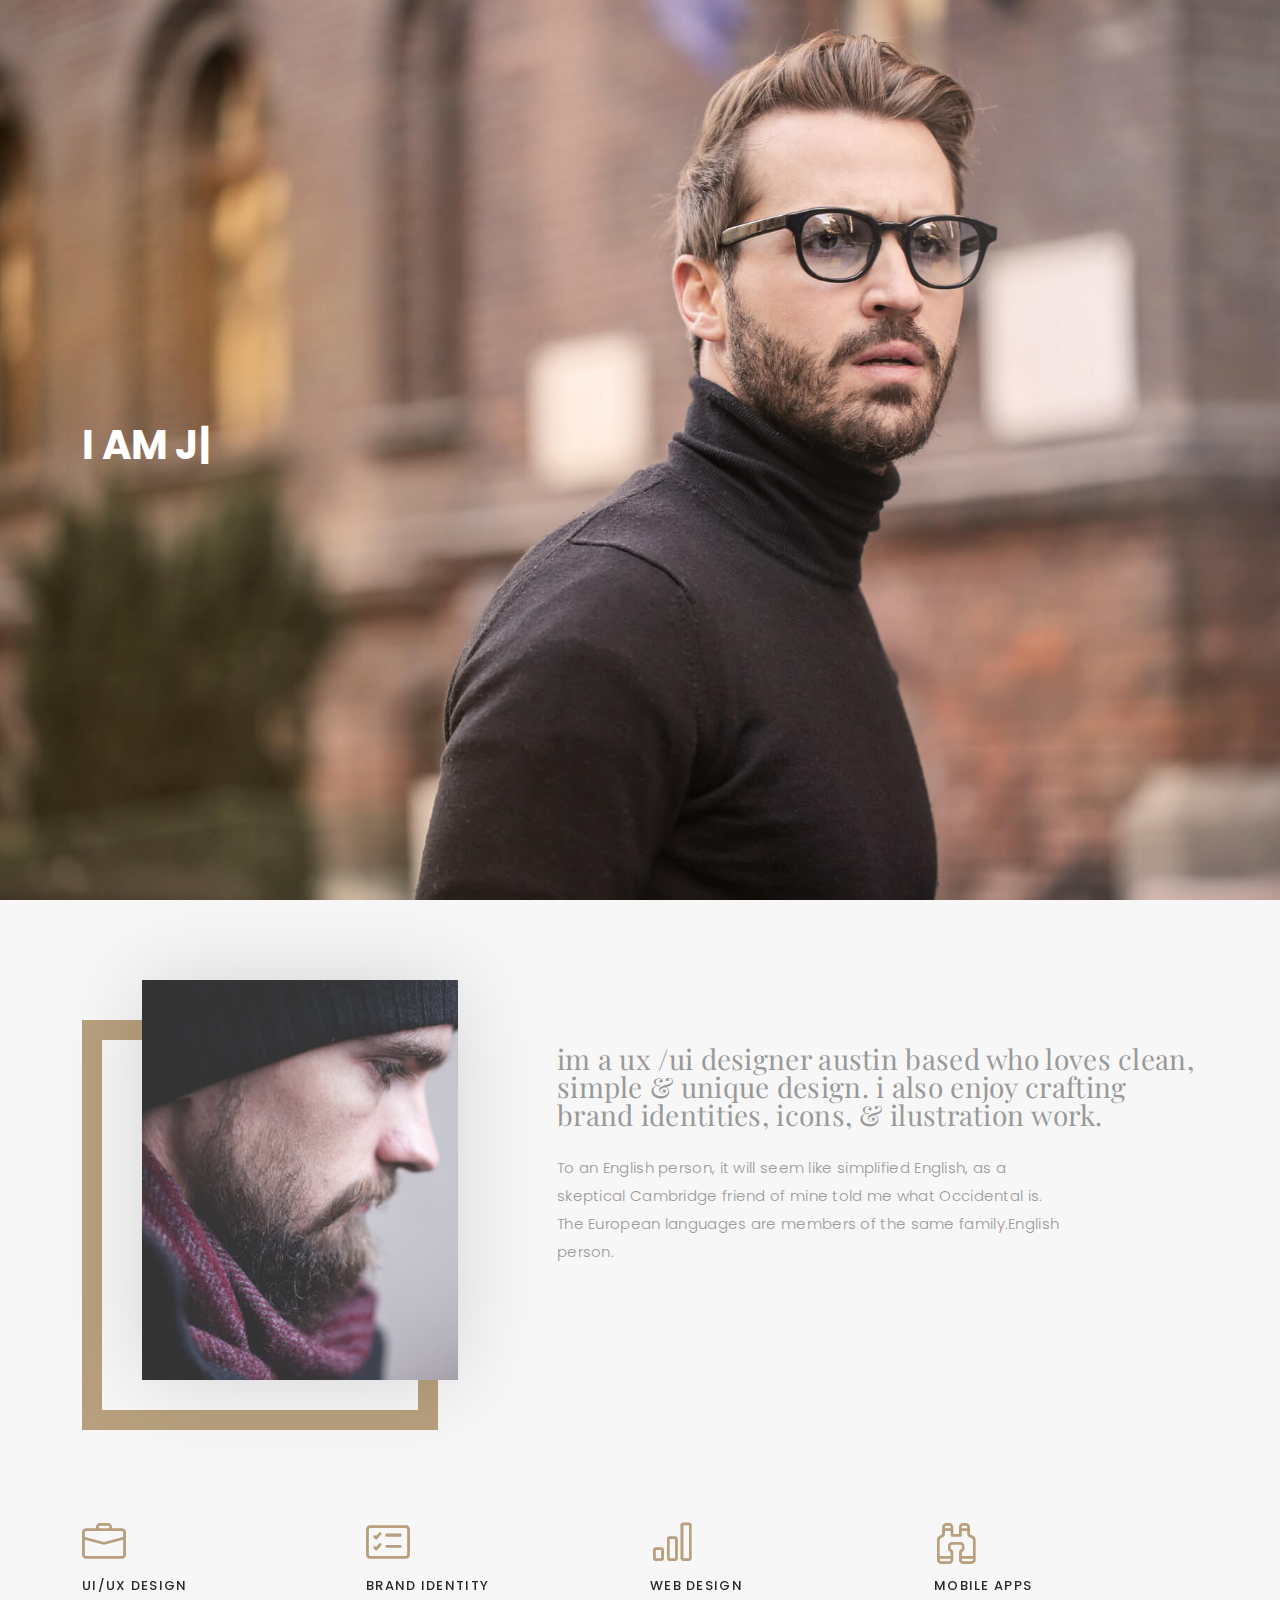
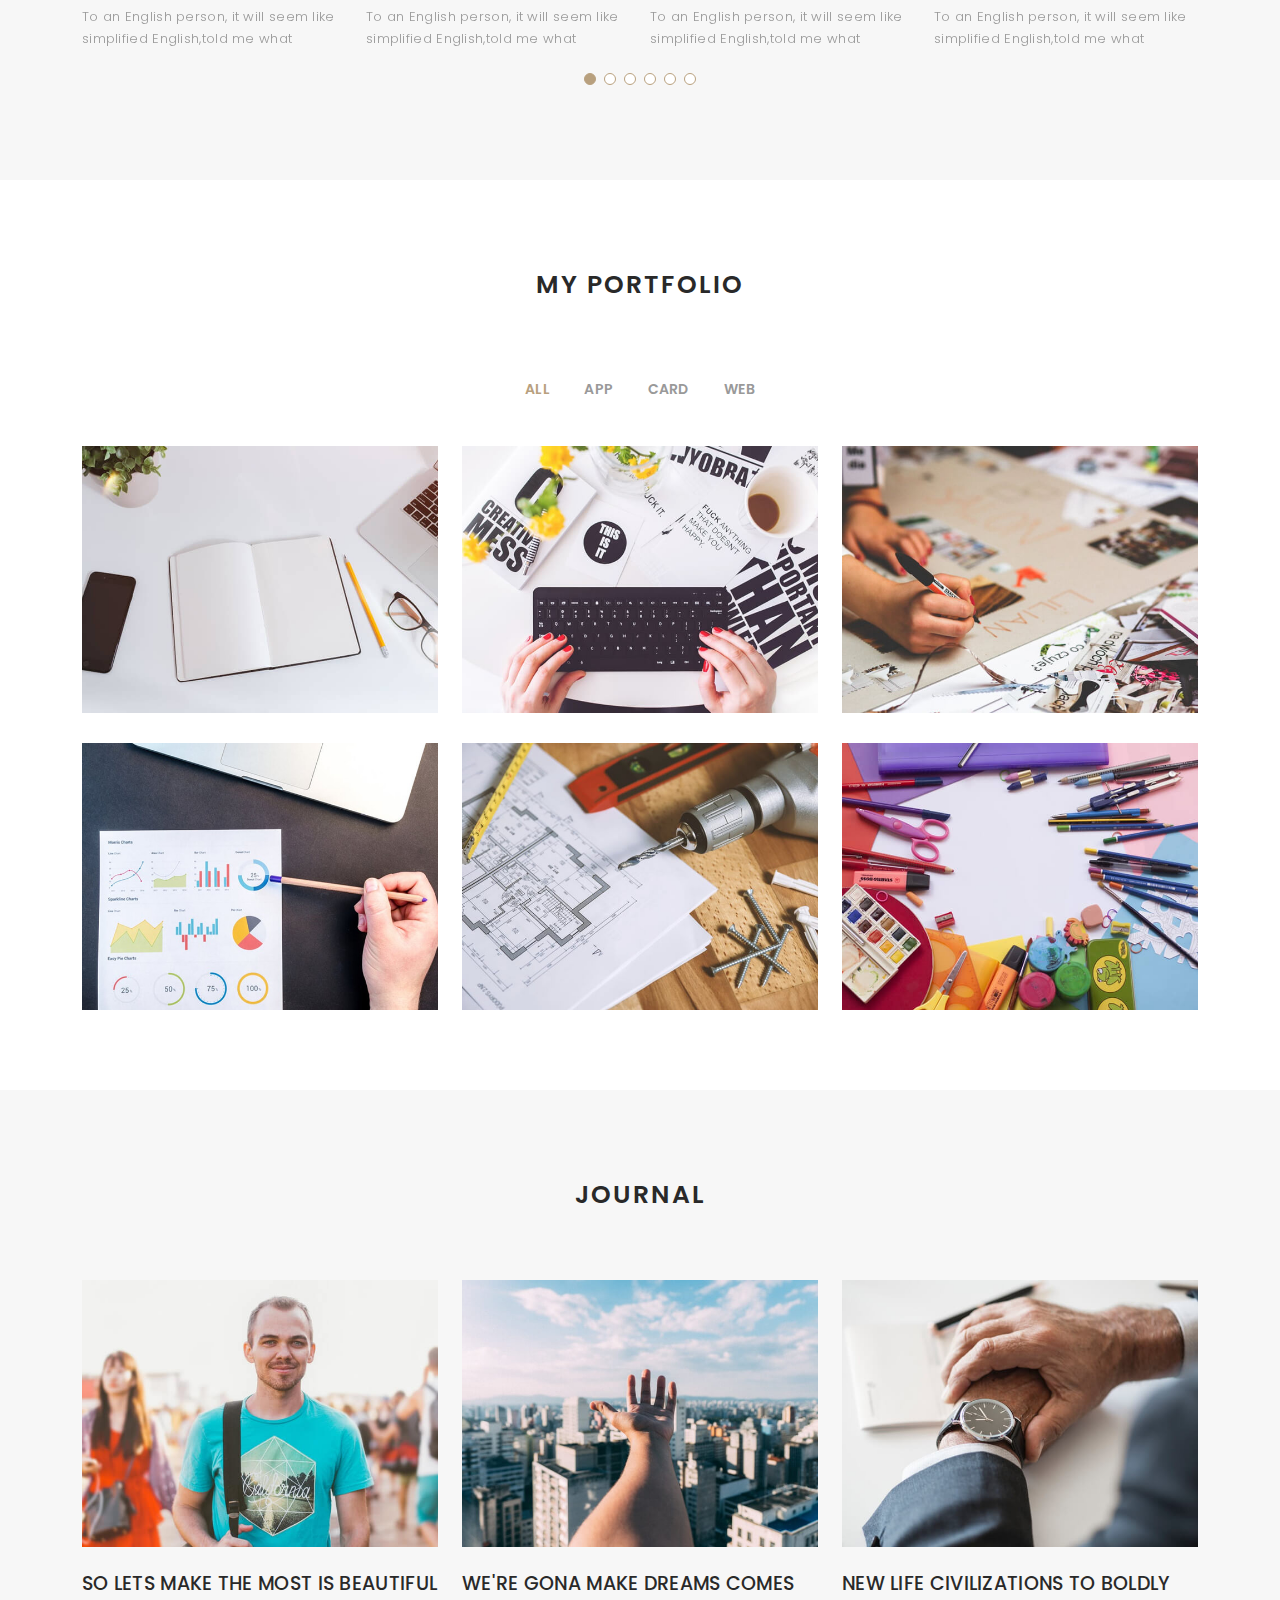
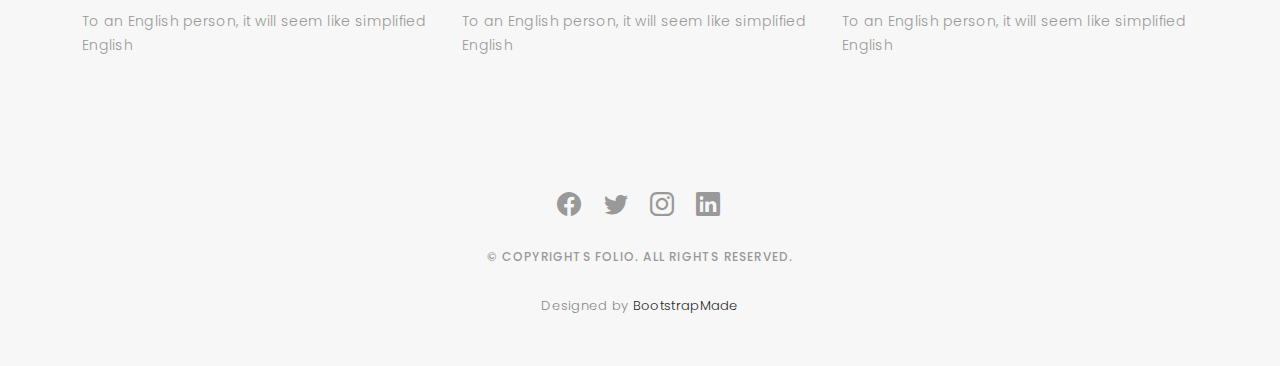
==== commit 1b597350: "Update" ====
--- a/index.html
+++ b/index.html
@@ -79,7 +79,7 @@
 
     <div class="container">
       <div class="hero-content">
-        <h1>My name is <span class="typed" data-typed-items="Jane, I am a UX/UI Deisgner"></span></h1>
+        <h1><span class="typed" data-typed-items="I am Jane, I am a UX/UI Deisgner"></span></h1>
         <!-- <p>UX/UI Designer</p> -->
 
       </div>
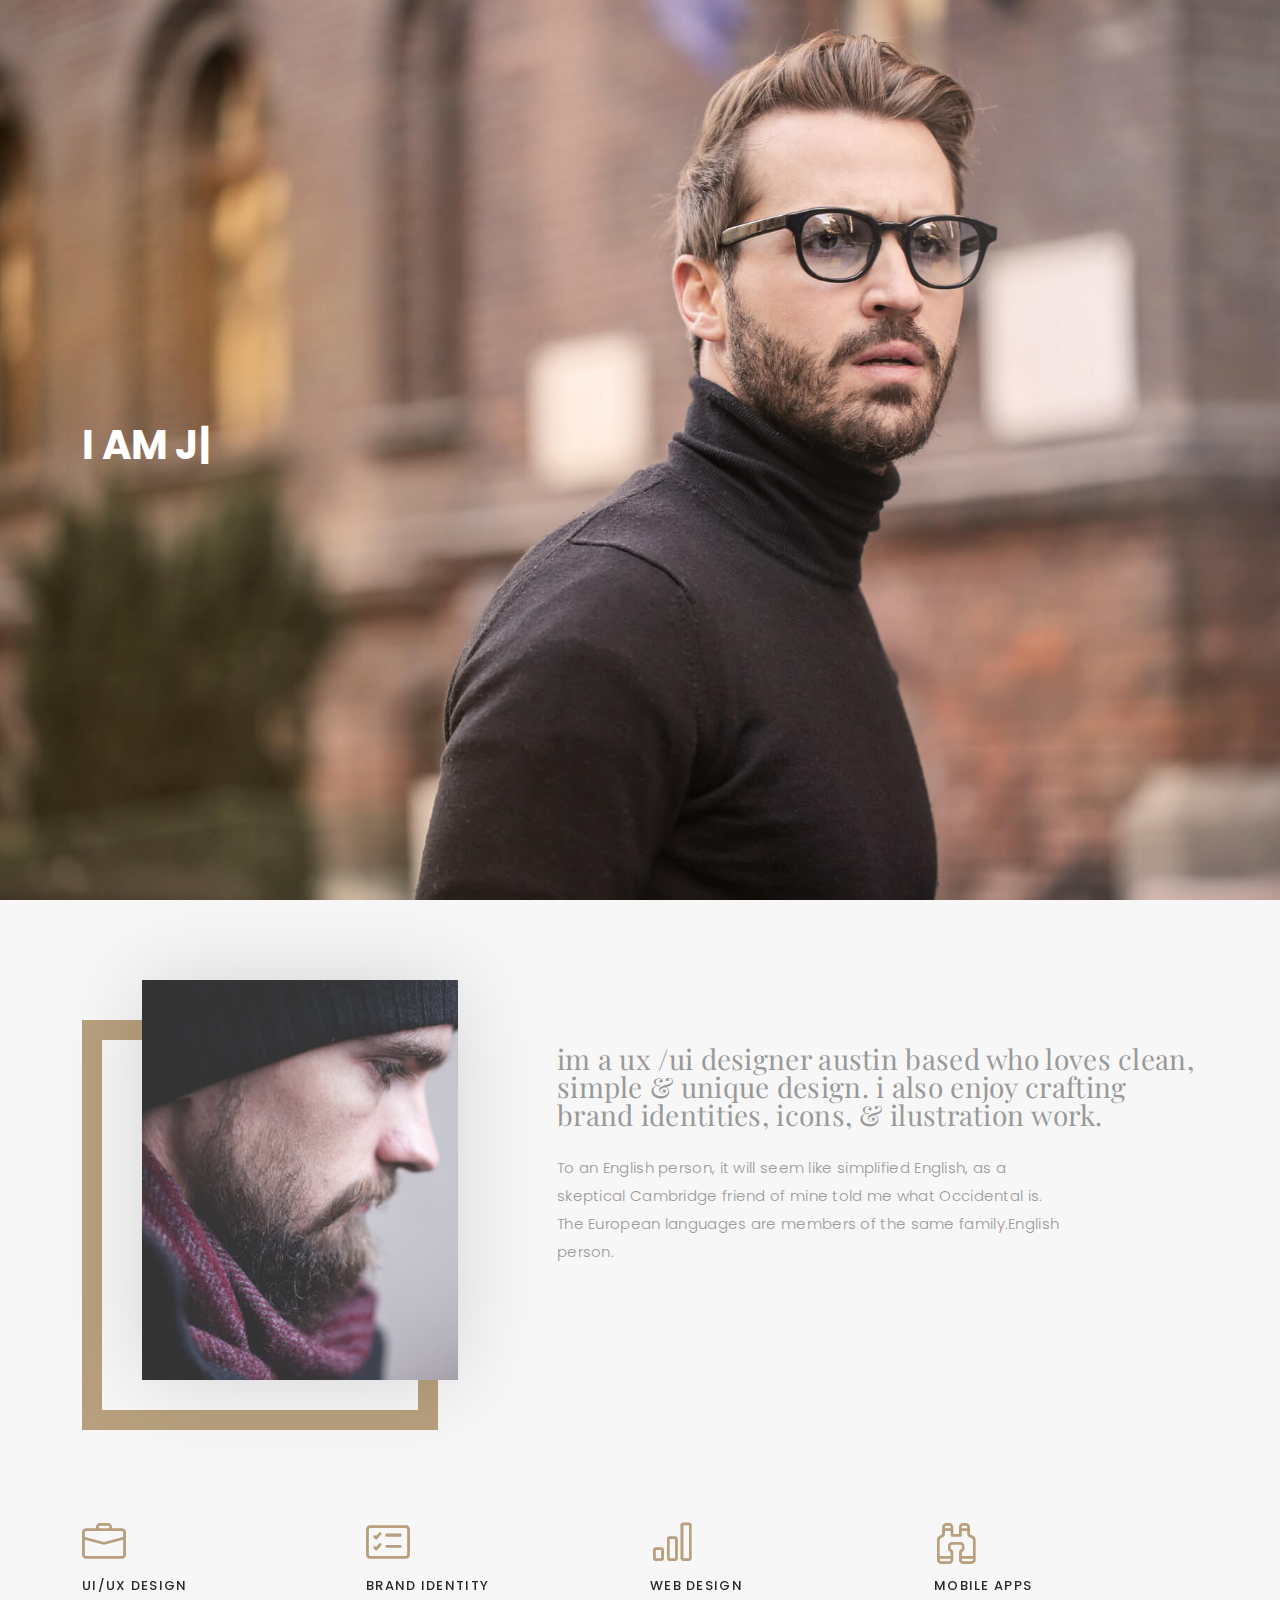
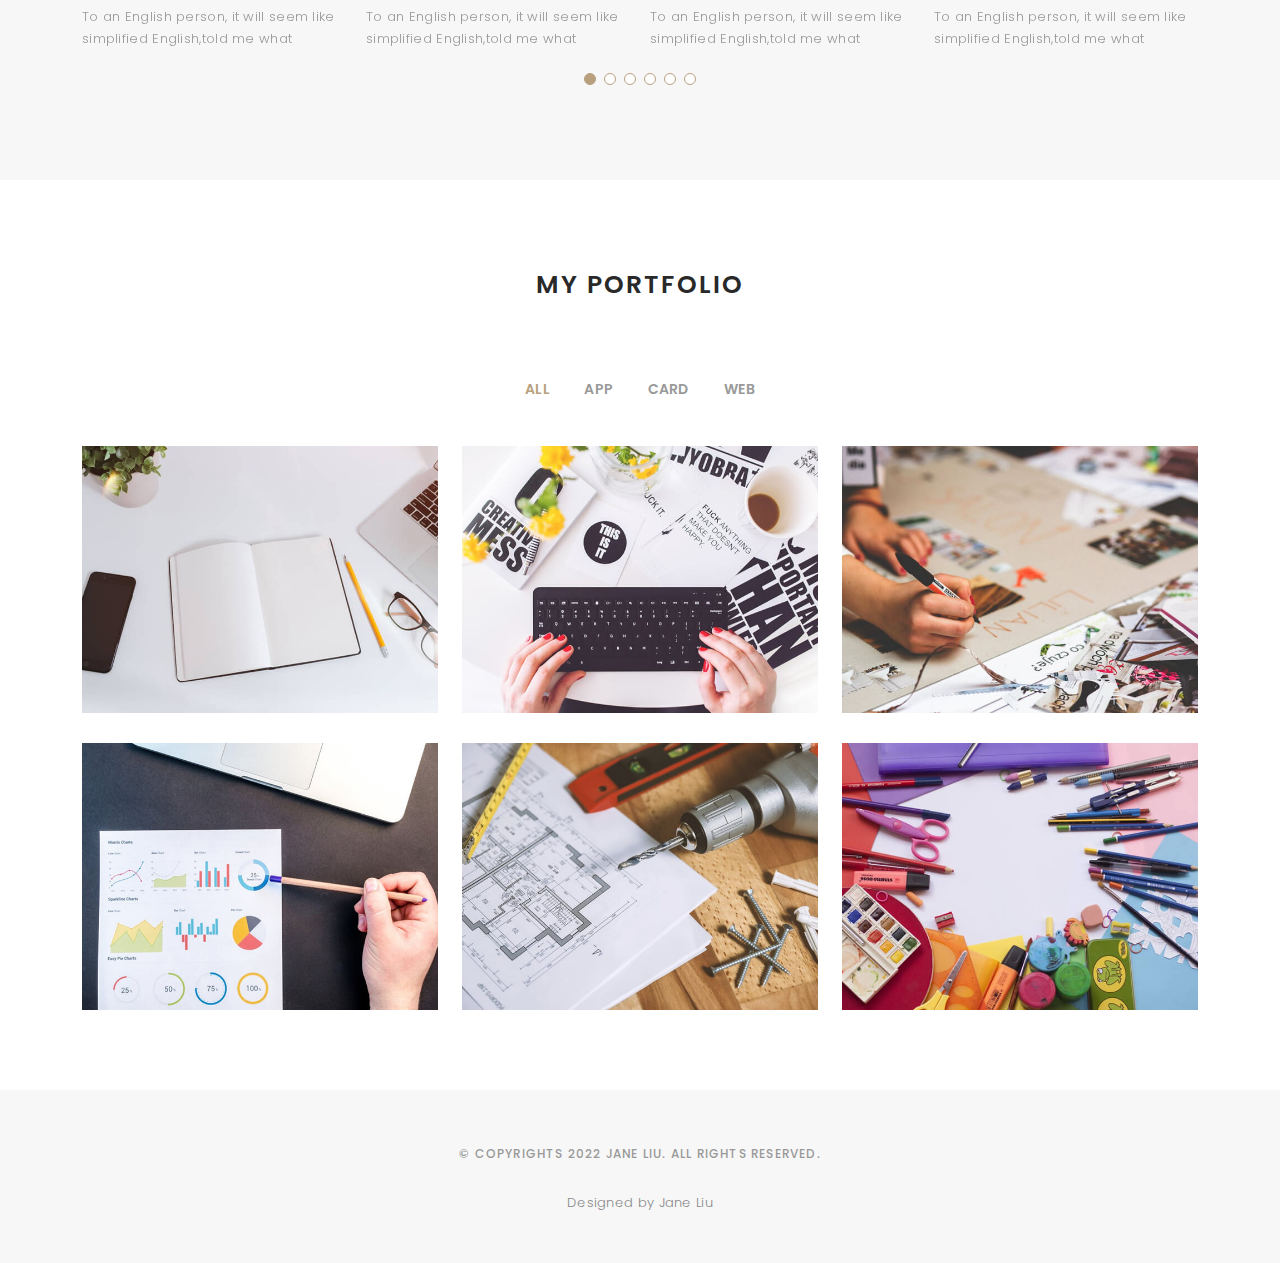
==== commit 6f238add: "Update" ====
--- a/index.html
+++ b/index.html
@@ -267,90 +267,13 @@
 
     </div><!-- End Portfolio Section -->
 
-    <!-- ======= Journal Section ======= -->
-    <div id="journal" class="text-left paddsection">
-
-      <div class="container">
-        <div class="section-title text-center">
-          <h2>journal</h2>
-        </div>
-      </div>
-
-      <div class="container">
-        <div class="journal-block">
-          <div class="row">
-
-            <div class="col-lg-4 col-md-6">
-              <div class="journal-info">
-
-                <a href="blog-single.html"><img src="assets/img/blog-post-1.jpg" class="img-responsive" alt="img"></a>
-
-                <div class="journal-txt">
-
-                  <h4><a href="blog-single.html">SO LETS MAKE THE MOST IS BEAUTIFUL</a></h4>
-                  <p class="separator">To an English person, it will seem like simplified English
-                  </p>
-
-                </div>
-
-              </div>
-            </div>
-
-            <div class="col-lg-4 col-md-6">
-              <div class="journal-info">
-
-                <a href="blog-single.html"><img src="assets/img/blog-post-2.jpg" class="img-responsive" alt="img"></a>
-
-                <div class="journal-txt">
-
-                  <h4><a href="blog-single.html">WE'RE GONA MAKE DREAMS COMES</a></h4>
-                  <p class="separator">To an English person, it will seem like simplified English
-                  </p>
-
-                </div>
-
-              </div>
-            </div>
-
-            <div class="col-lg-4 col-md-6">
-              <div class="journal-info">
-
-                <a href="blog-single.html"><img src="assets/img/blog-post-3.jpg" class="img-responsive" alt="img"></a>
-
-                <div class="journal-txt">
-
-                  <h4><a href="blog-single.html">NEW LIFE CIVILIZATIONS TO BOLDLY</a></h4>
-                  <p class="separator">To an English person, it will seem like simplified English
-                  </p>
-
-                </div>
-
-              </div>
-            </div>
-
-          </div>
-        </div>
-      </div>
-
-    </div><!-- End Journal Section -->
-
   </main><!-- End #main -->
 
   <!-- ======= Footer ======= -->
   <div id="footer" class="text-center">
     <div class="container">
-      <div class="socials-media text-center">
-
-        <ul class="list-unstyled">
-          <li><a href="#"><i class="bi bi-facebook"></i></a></li>
-          <li><a href="#"><i class="bi bi-twitter"></i></a></li>
-          <li><a href="#"><i class="bi bi-instagram"></i></a></li>
-          <li><a href="#"><i class="bi bi-linkedin"></i></a></li>
-        </ul>
-
-      </div>
-
-      <p>&copy; Copyrights Folio. All rights reserved.</p>
+  
+      <p>&copy; Copyrights 2022 Jane Liu. All rights reserved.</p>
 
       <div class="credits">
         <!--
@@ -359,7 +282,7 @@
         Licensing information: https://bootstrapmade.com/license/
         Purchase the pro version with working PHP/AJAX contact form: https://bootstrapmade.com/buy/?theme=Folio
       -->
-        Designed by <a href="https://bootstrapmade.com/">BootstrapMade</a>
+        Designed by Jane Liu</a>
       </div>
 
     </div>
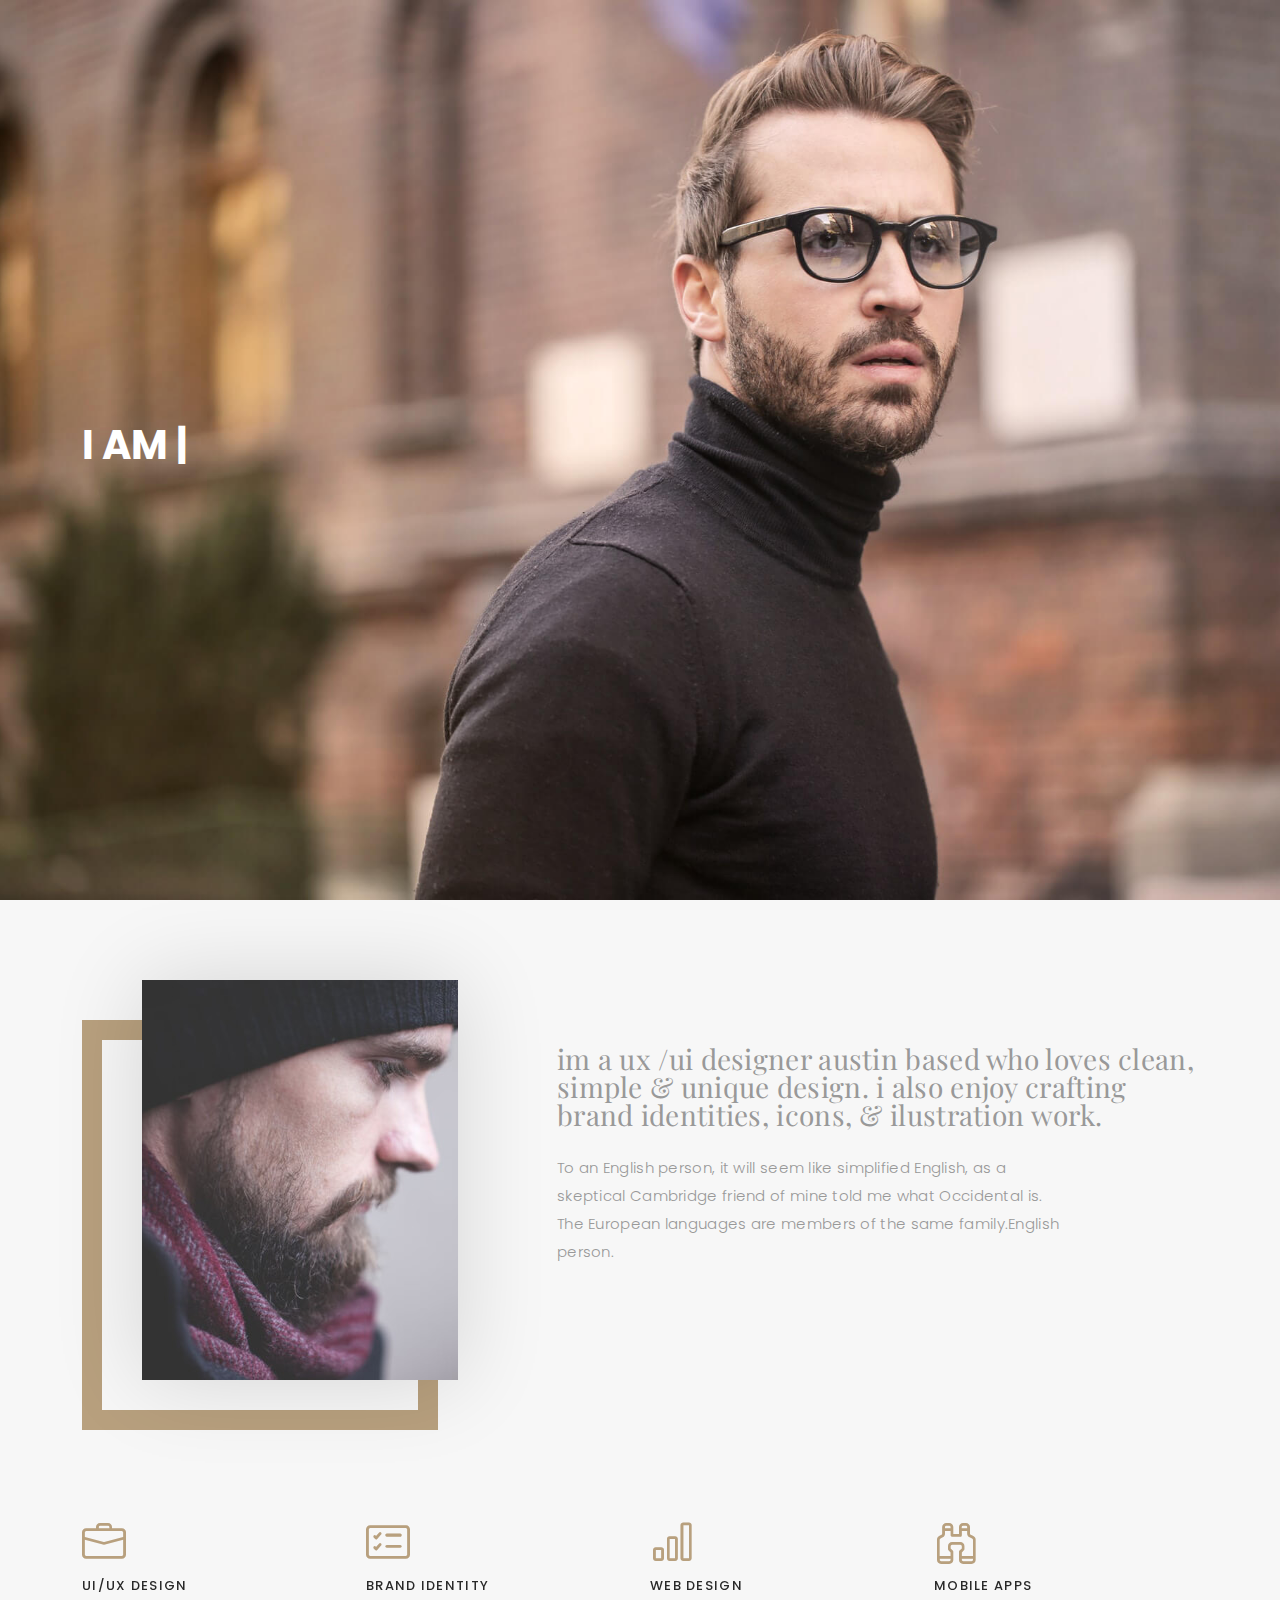
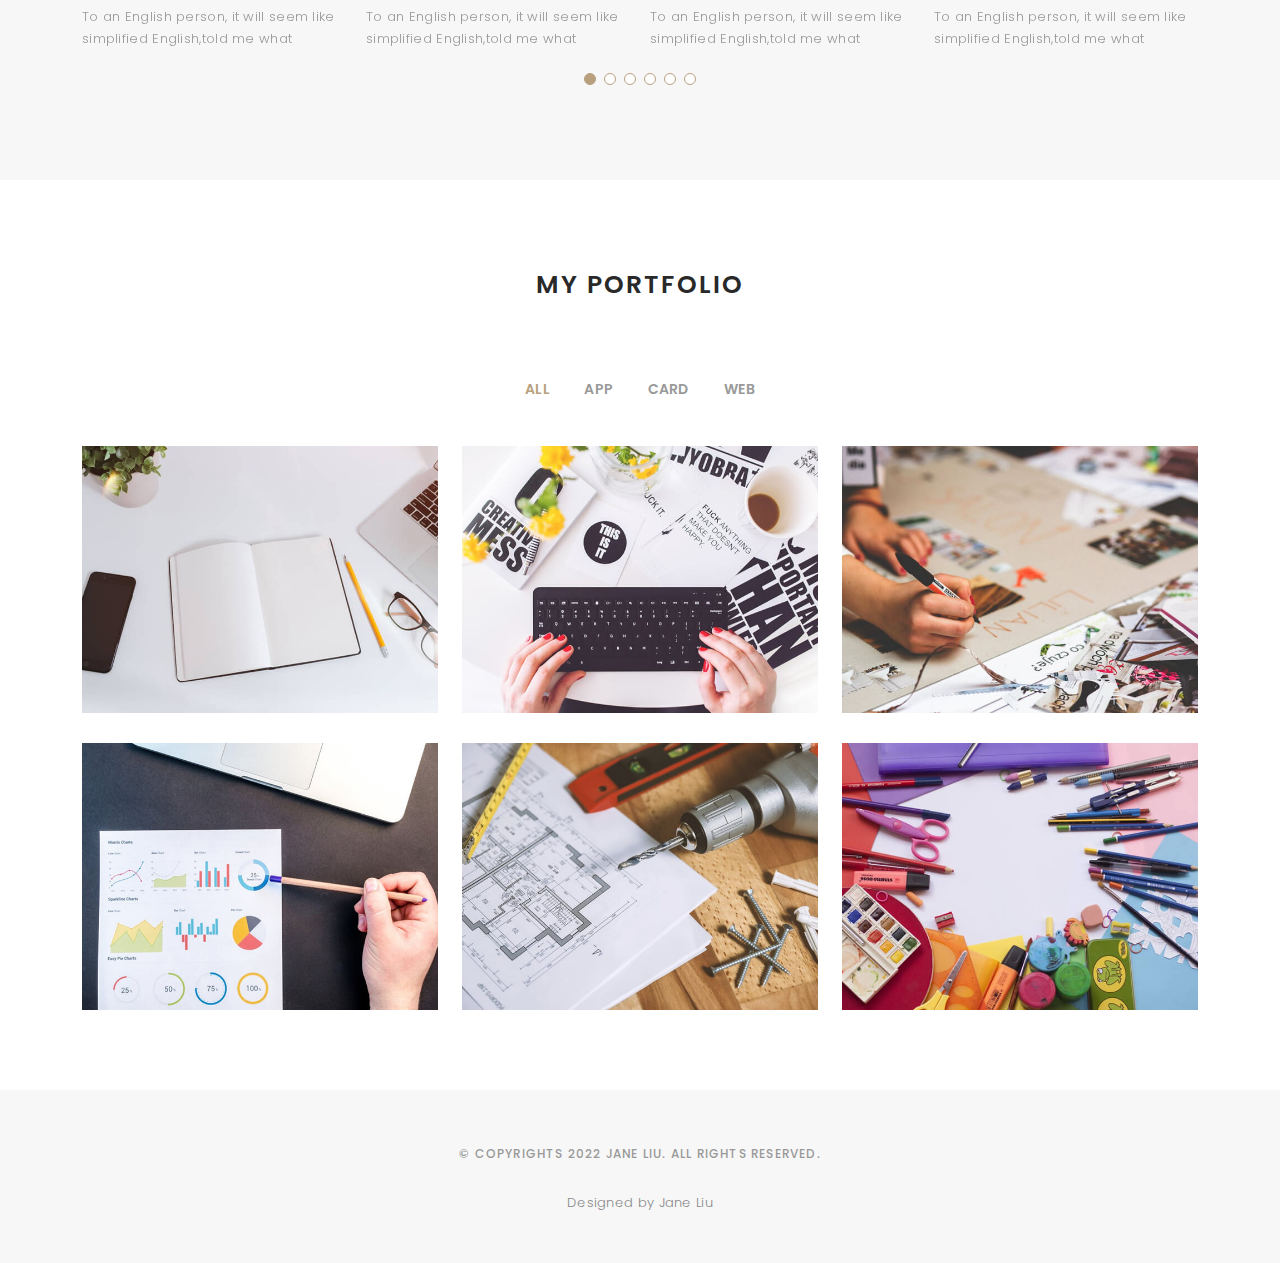
==== commit 2f88a94e: "Update" ====
--- a/index.html
+++ b/index.html
@@ -79,7 +79,7 @@
 
     <div class="container">
       <div class="hero-content">
-        <h1><span class="typed" data-typed-items="I am Jane, I am a UX/UI Deisgner"></span></h1>
+        <h1><span class="typed" data-typed-items="I am Jane, I am a UX Deisgner"></span></h1>
         <!-- <p>UX/UI Designer</p> -->
 
       </div>
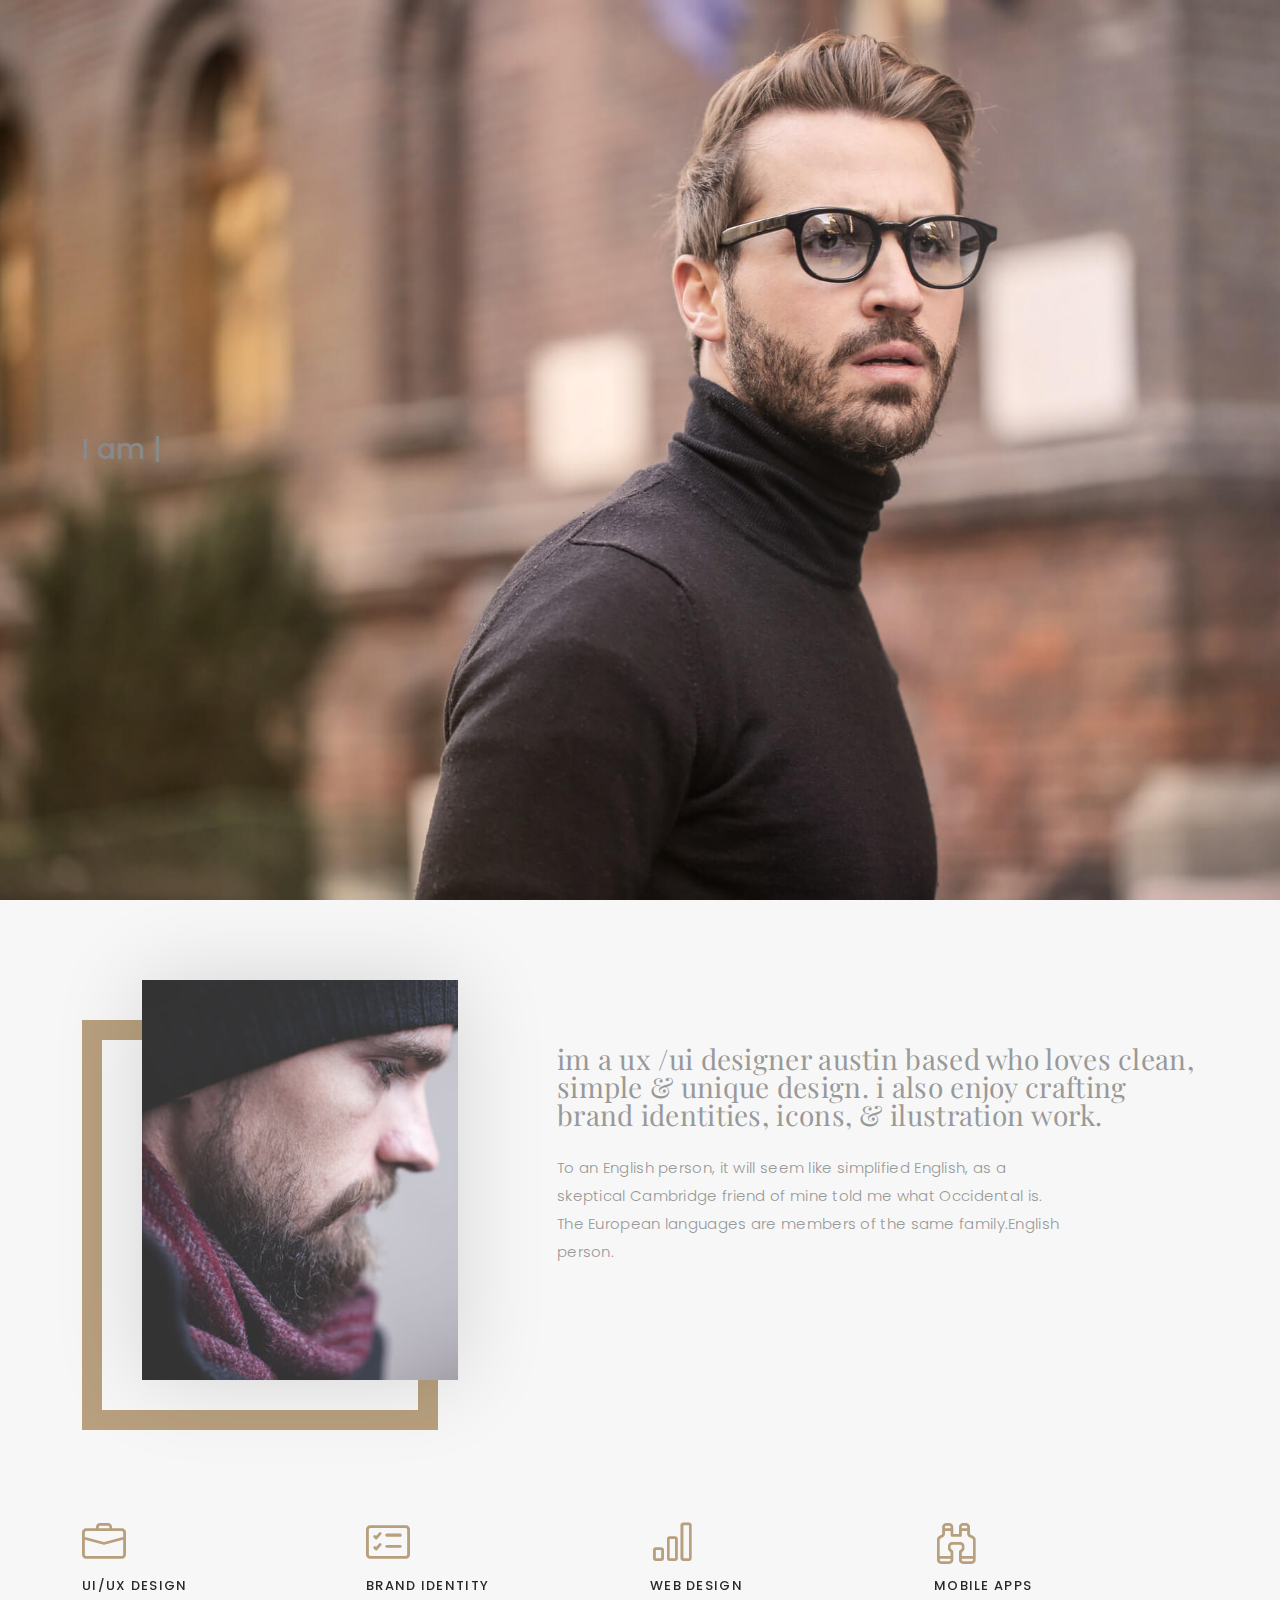
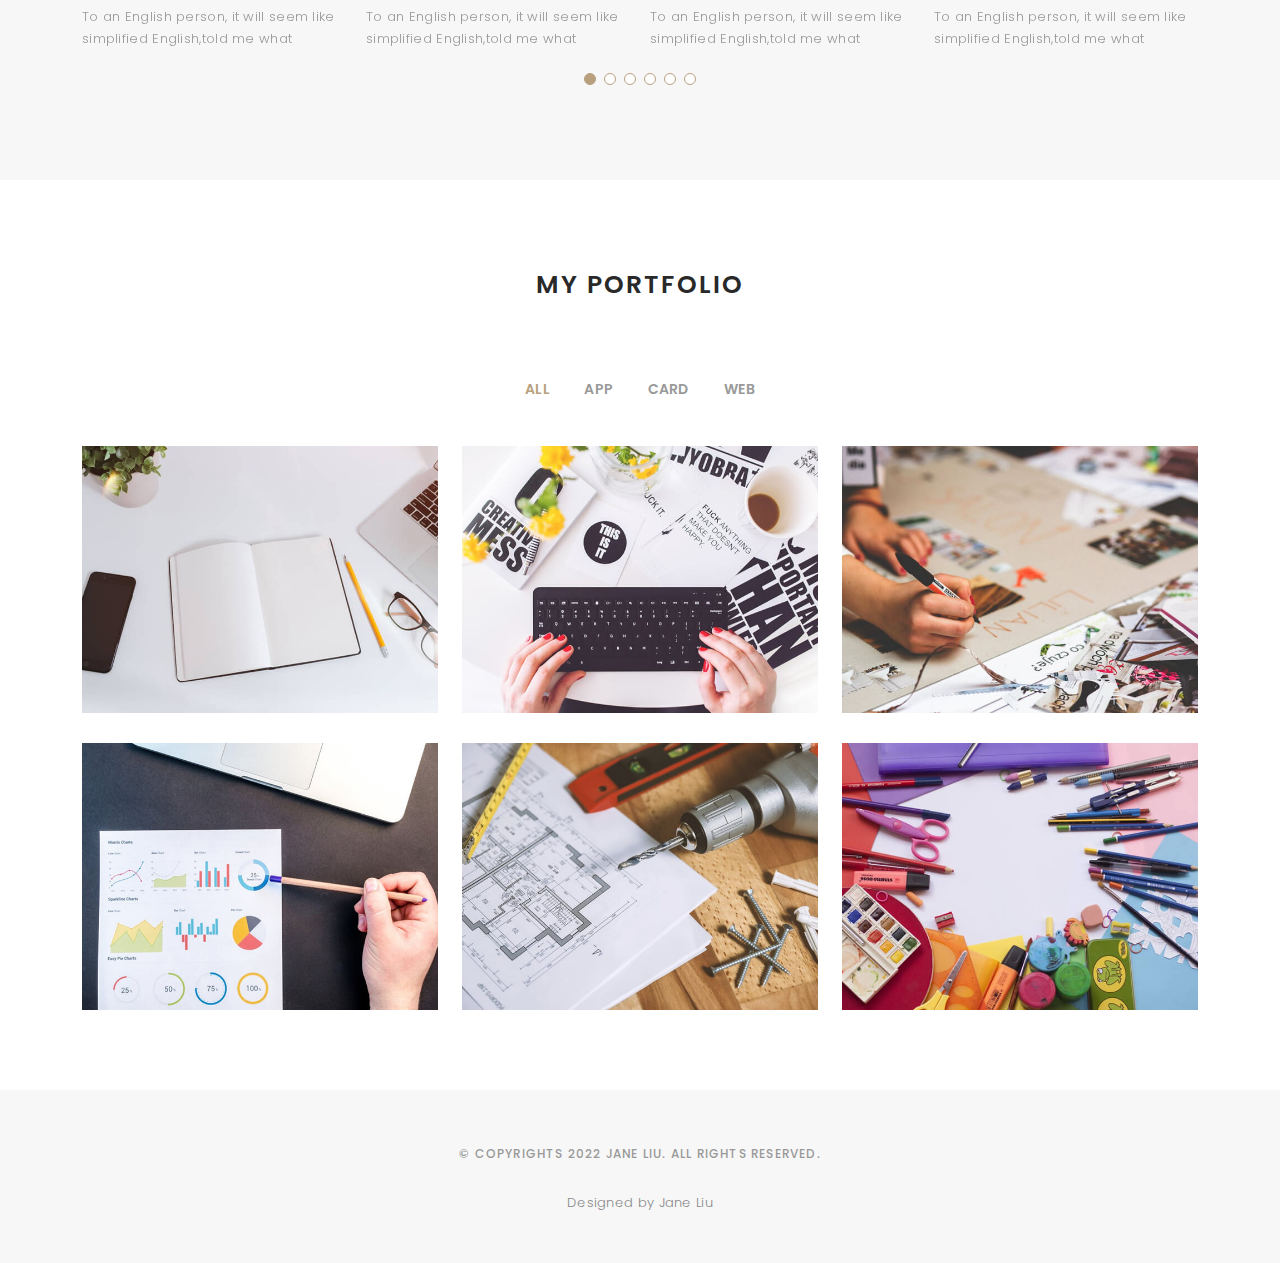
==== commit e8083393: "Update" ====
--- a/index.html
+++ b/index.html
@@ -79,7 +79,7 @@
 
     <div class="container">
       <div class="hero-content">
-        <h1><span class="typed" data-typed-items="I am Jane, I am a UX Deisgner"></span></h1>
+        <h3><span class="typed" data-typed-items="I am Jane, I am a UX Deisgner"></span></h3>
         <!-- <p>UX/UI Designer</p> -->
 
       </div>
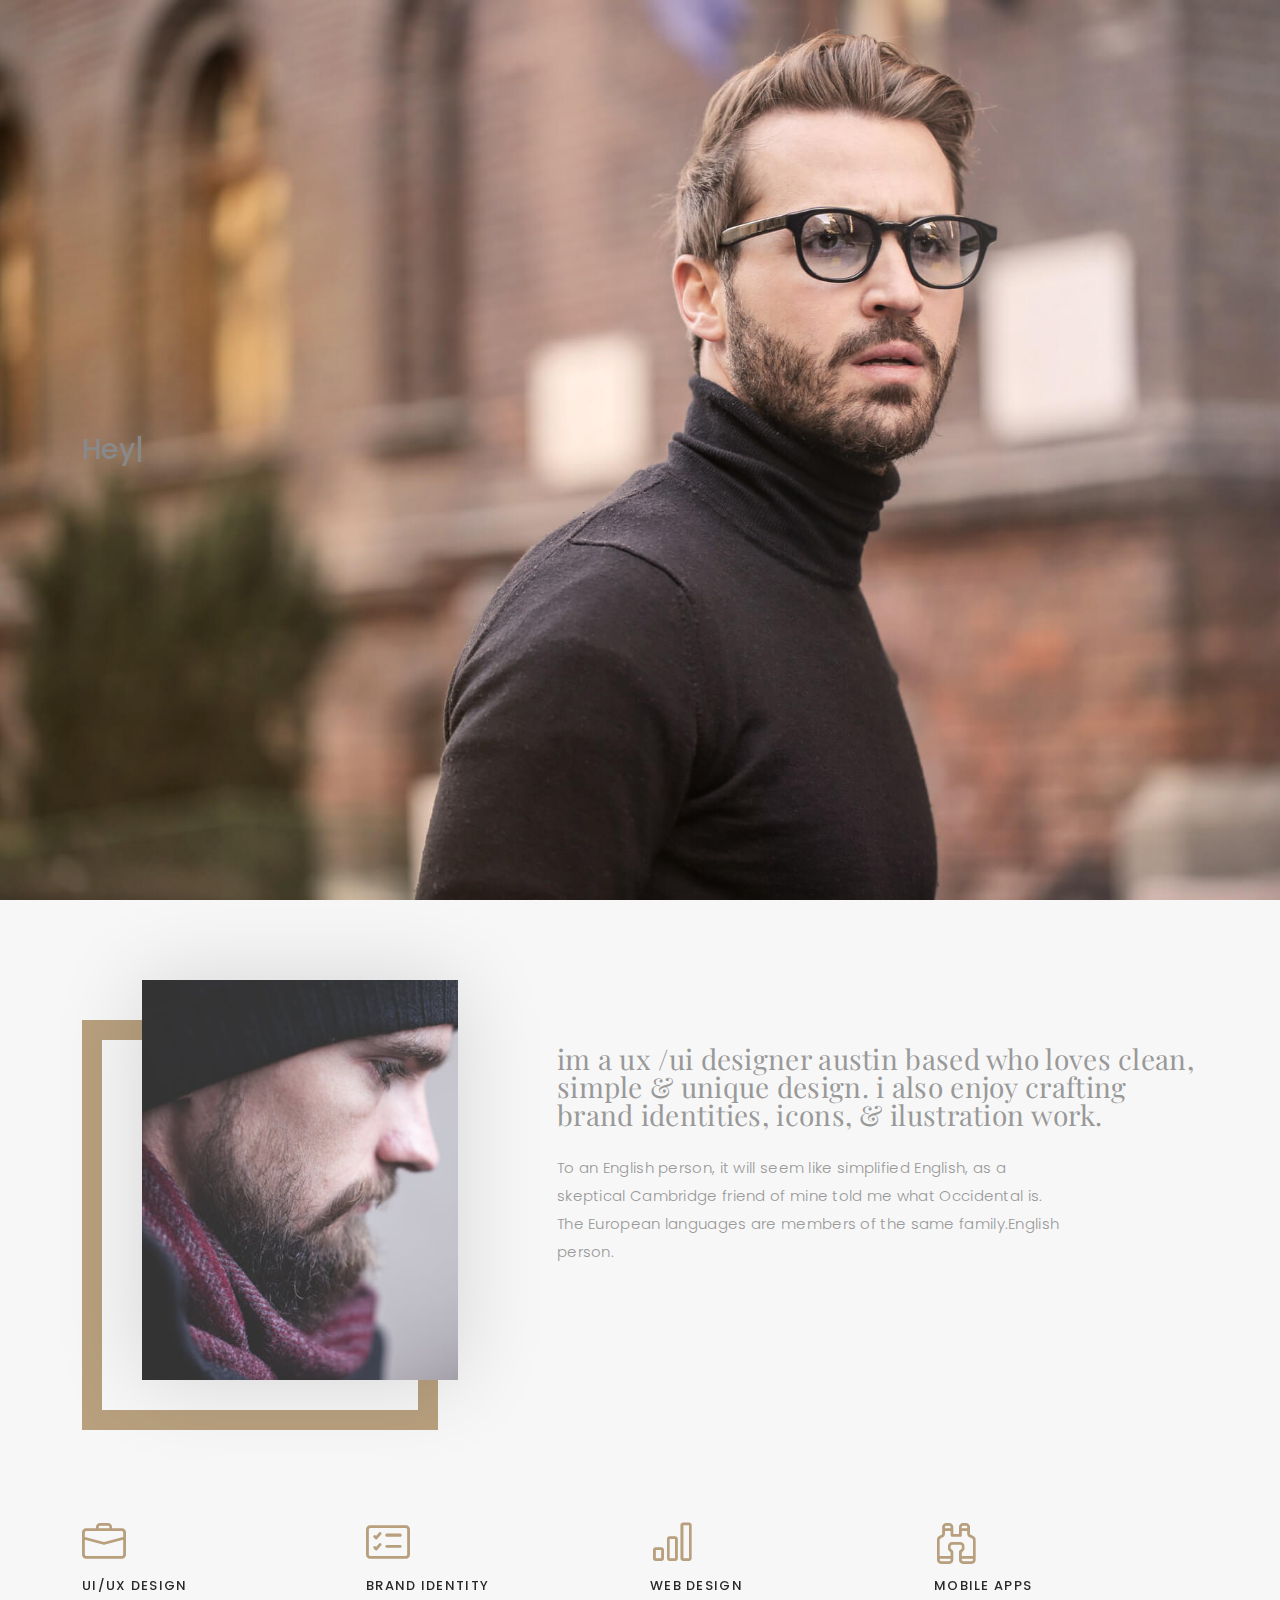
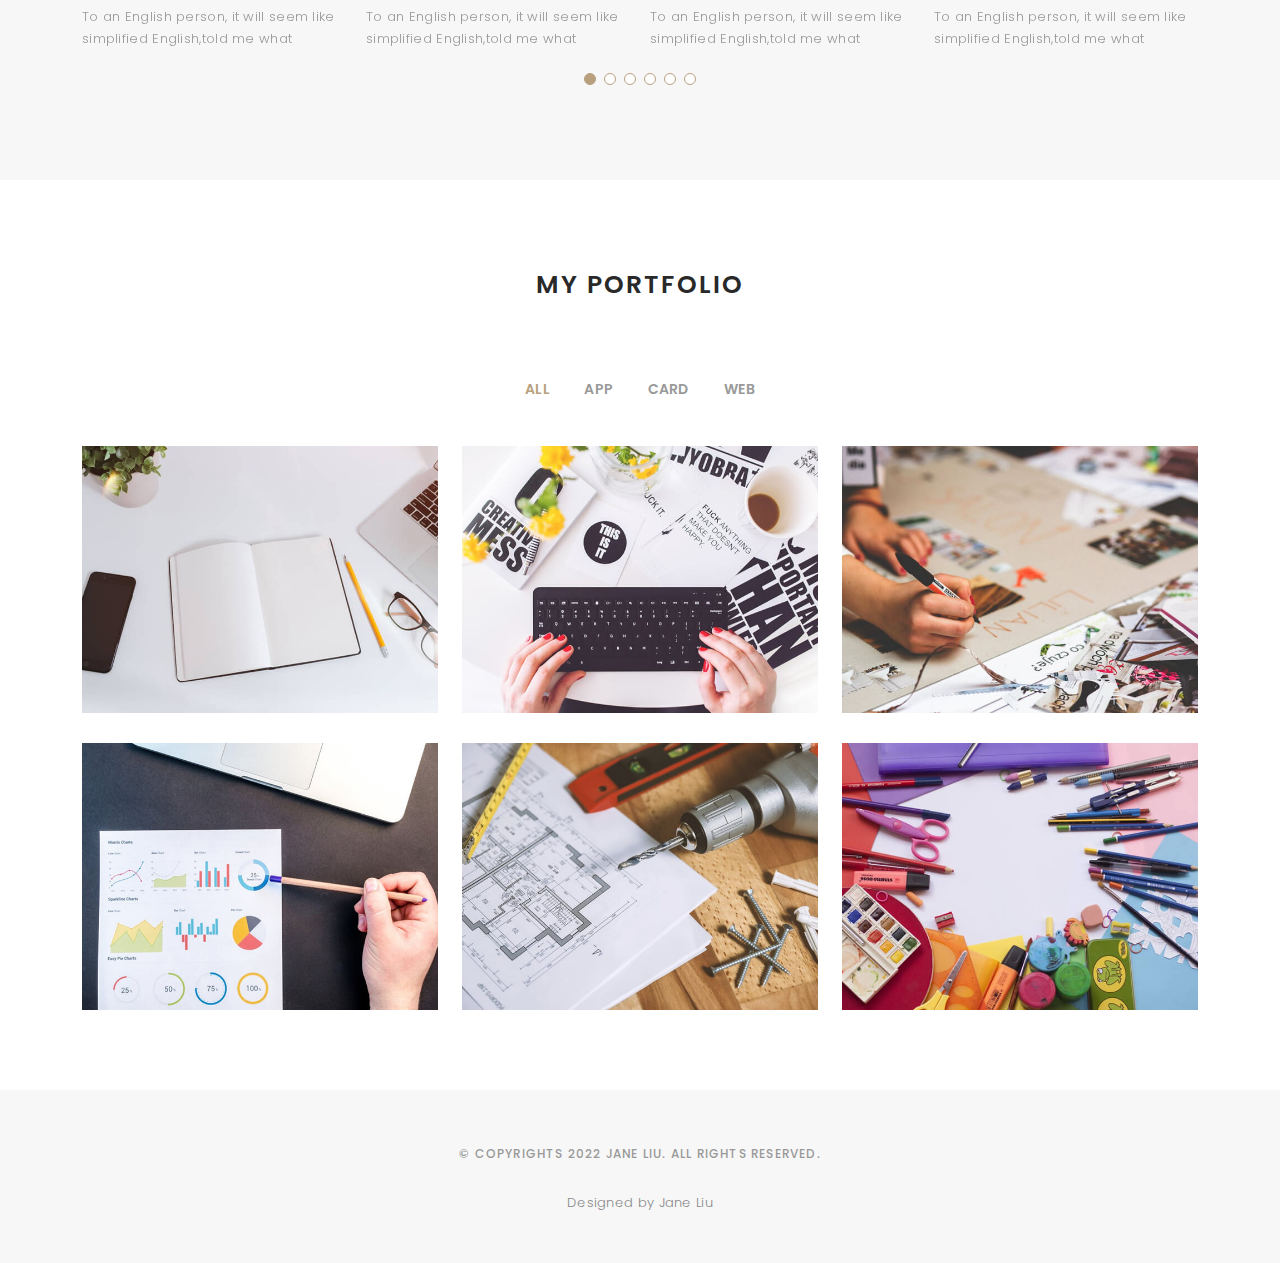
==== commit 0c1732bd: "Update" ====
--- a/index.html
+++ b/index.html
@@ -79,7 +79,7 @@
 
     <div class="container">
       <div class="hero-content">
-        <h3><span class="typed" data-typed-items="I am Jane, I am a UX Deisgner"></span></h3>
+        <h3><span class="typed" data-typed-items="Hey, I am Jane, an UX Designer"></span></h3>
         <!-- <p>UX/UI Designer</p> -->
 
       </div>
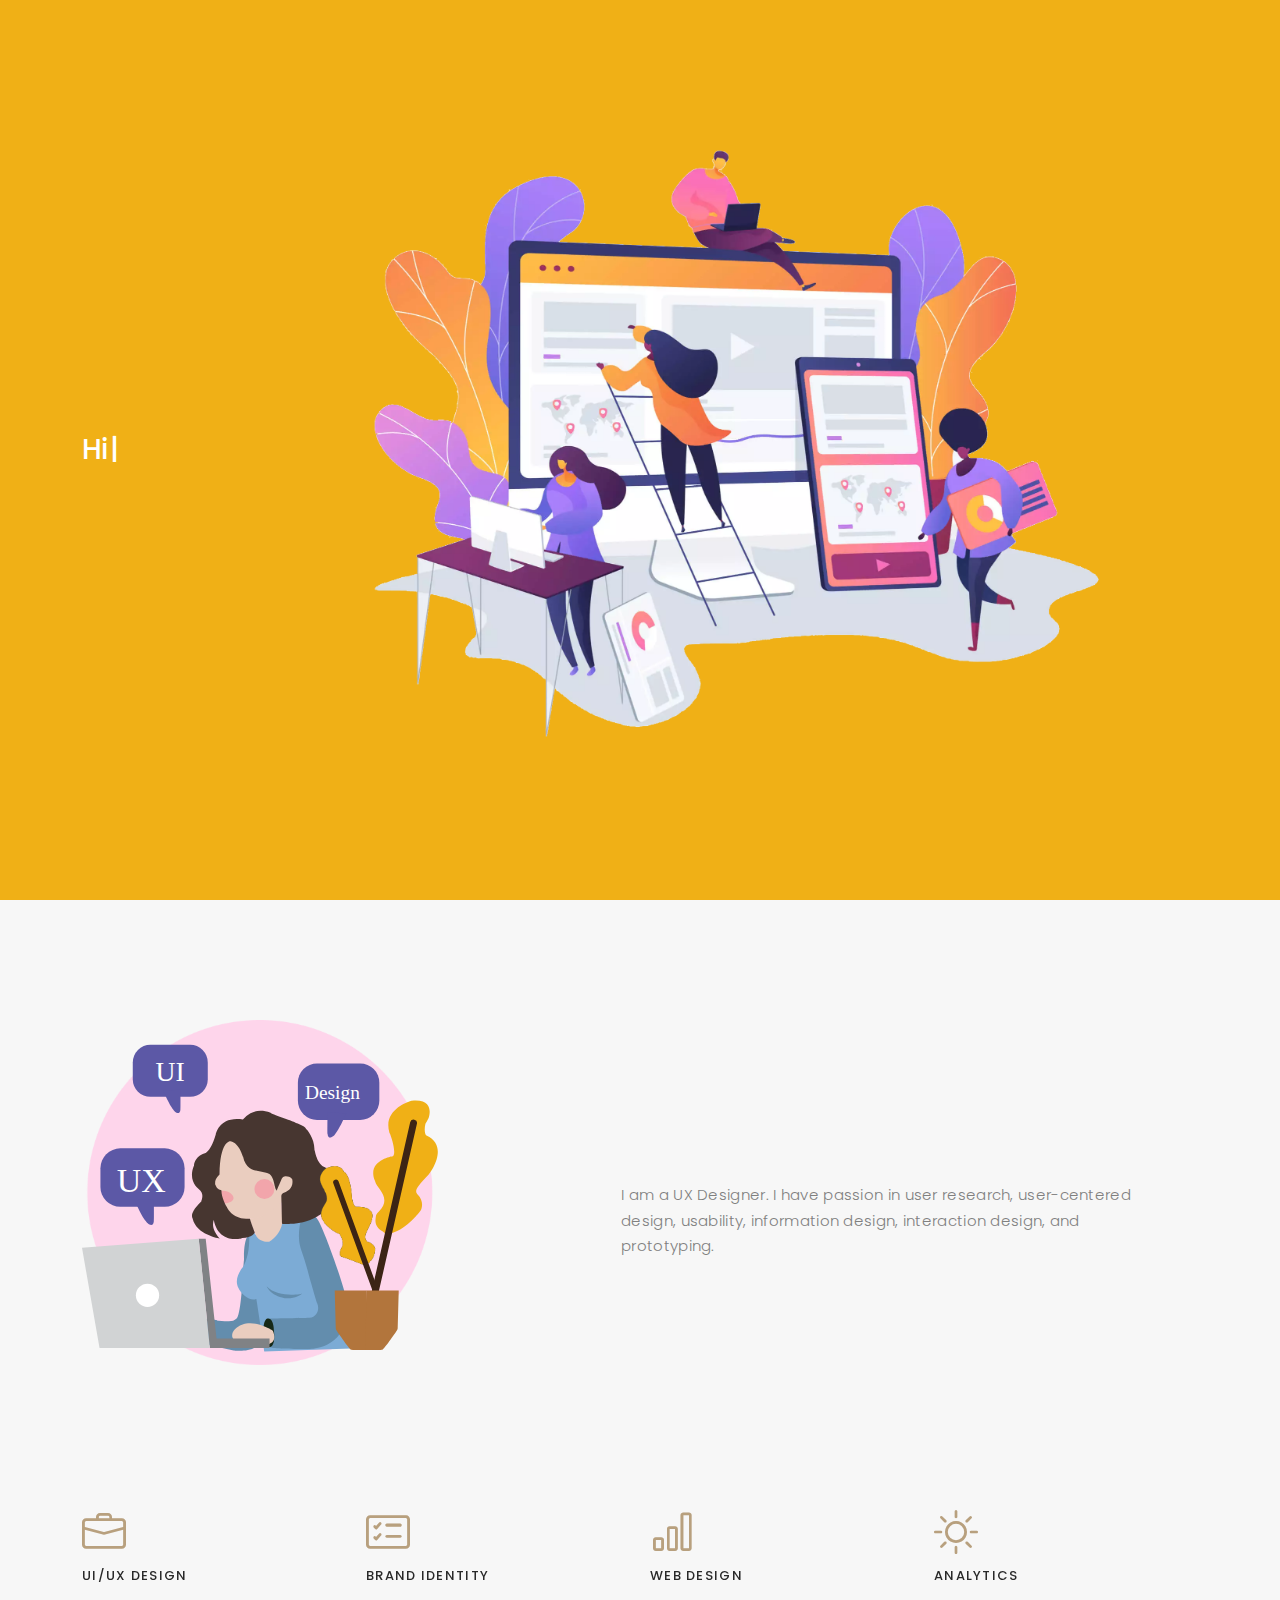
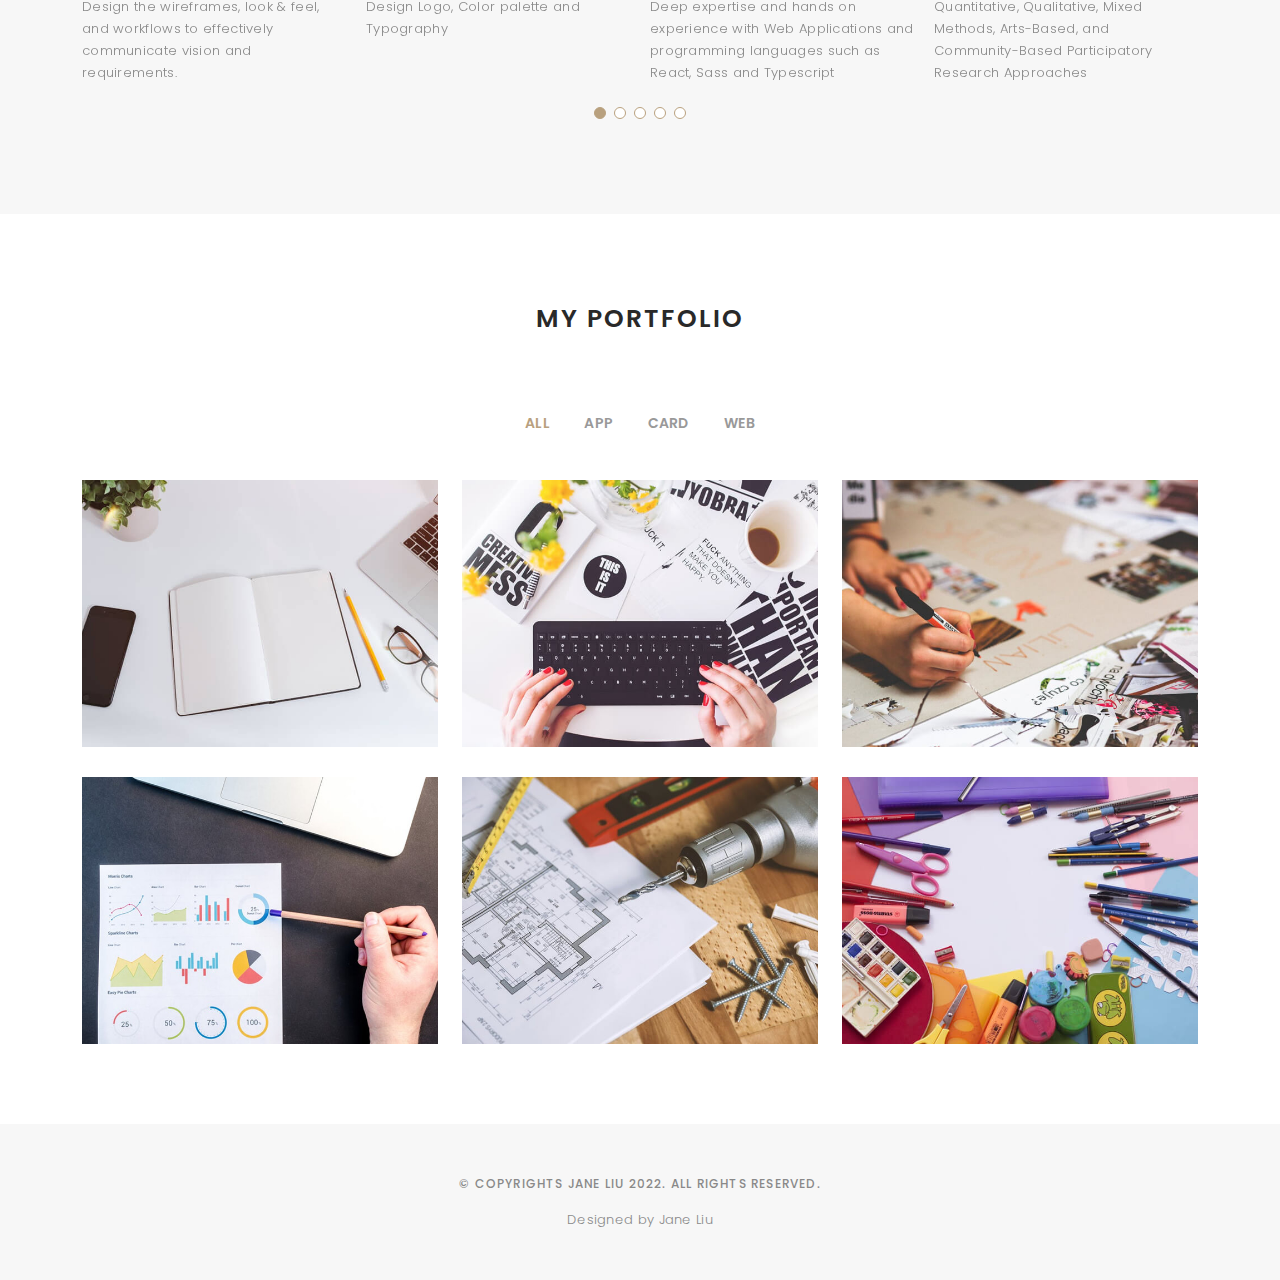
==== commit 2be2e95d: "Update" ====
--- a/index.html
+++ b/index.html
@@ -5,7 +5,7 @@
   <meta charset="utf-8">
   <meta content="width=device-width, initial-scale=1.0" name="viewport">
 
-  <title>Portfolio Website</title>
+  <title>Jane's Portfolio Website</title>
   <meta content="" name="description">
   <meta content="" name="keywords">
 
@@ -49,25 +49,6 @@
           <li><a class="nav-link scrollto active" href="#hero">Home</a></li>
           <li><a class="nav-link scrollto" href="#about">About</a></li>
           <li><a class="nav-link  scrollto" href="#portfolio">Portfolio</a></li>
-          <li><a class="nav-link  scrollto" href="#journal">Blog</a></li>
-          <li class="dropdown"><a href="#"><span>Drop Down</span> <i class="bi bi-chevron-down"></i></a>
-            <ul>
-              <li><a href="#">Drop Down 1</a></li>
-              <li class="dropdown"><a href="#"><span>Deep Drop Down</span> <i class="bi bi-chevron-right"></i></a>
-                <ul>
-                  <li><a href="#">Deep Drop Down 1</a></li>
-                  <li><a href="#">Deep Drop Down 2</a></li>
-                  <li><a href="#">Deep Drop Down 3</a></li>
-                  <li><a href="#">Deep Drop Down 4</a></li>
-                  <li><a href="#">Deep Drop Down 5</a></li>
-                </ul>
-              </li>
-              <li><a href="#">Drop Down 2</a></li>
-              <li><a href="#">Drop Down 3</a></li>
-              <li><a href="#">Drop Down 4</a></li>
-            </ul>
-          </li>
-        </ul>
         <i class="bi bi-list mobile-nav-toggle"></i>
       </nav><!-- .navbar -->
 
@@ -79,7 +60,11 @@
 
     <div class="container">
       <div class="hero-content">
-        <h3><span class="typed" data-typed-items="Hey, I am Jane, an UX Designer"></span></h3>
+        <h3><span class="typed" data-typed-items="Hi, I am Jane, an UX Designer"></span></h3>
+        <div class="hero-right">
+           <img src="assets/img/BG.png" alt="UX/UI Illustration" width="1000px">
+        </div>
+
         <!-- <p>UX/UI Designer</p> -->
 
       </div>
@@ -96,17 +81,14 @@
           <div class="col-lg-4 ">
             <div class="div-img-bg">
               <div class="about-img">
-                <img src="assets/img/me.jpg" class="img-responsive" alt="me">
+                <img src="assets/img/ref.svg" class="img-responsive" alt="me">
               </div>
             </div>
           </div>
 
           <div class="col-lg-7">
             <div class="about-descr">
-
-              <p class="p-heading">im a ux /ui designer austin based who loves clean, simple & unique design. i also enjoy crafting brand identities, icons, & ilustration work. </p>
-              <p class="separator">To an English person, it will seem like simplified English, as a skeptical Cambridge friend of mine told me what Occidental is. The European languages are members of the same family.English person.</p>
-
+              <p class="separator">I am a UX Designer. I have passion in user research, user-centered design, usability, information design, interaction design, and prototyping. </p>
             </div>
 
           </div>
@@ -125,7 +107,7 @@
               <div class="services-block">
                 <i class="bi bi-briefcase"></i>
                 <span>UI/UX DESIGN</span>
-                <p class="separator">To an English person, it will seem like simplified English,told me what </p>
+                <p class="separator">Design the wireframes, look & feel, and workflows to effectively communicate vision and requirements.</p>
               </div>
             </div><!-- End testimonial item -->
 
@@ -133,7 +115,7 @@
               <div class="services-block">
                 <i class="bi bi-card-checklist"></i>
                 <span>BRAND IDENTITY</span>
-                <p class="separator">To an English person, it will seem like simplified English,told me what </p>
+                <p class="separator">Design Logo, Color palette and Typography</p>
               </div>
             </div><!-- End testimonial item -->
 
@@ -141,23 +123,16 @@
               <div class="services-block">
                 <i class="bi bi-bar-chart"></i>
                 <span>WEB DESIGN</span>
-                <p class="separator">To an English person, it will seem like simplified English,told me what </p>
-              </div>
-            </div><!-- End testimonial item -->
-
-            <div class="swiper-slide">
-              <div class="services-block">
-                <i class="bi bi-binoculars"></i>
-                <span>MOBILE APPS</span>
-                <p class="separator">To an English person, it will seem like simplified English,told me what </p>
-              </div>
-            </div><!-- End testimonial item -->
+                <p class="separator">Deep expertise and hands on experience with Web Applications and programming languages such as React, Sass and Typescript</p>
+              </div>
+            </div><!-- End testimonial item -->
+
 
             <div class="swiper-slide">
               <div class="services-block">
                 <i class="bi bi-brightness-high"></i>
                 <span>Analytics</span>
-                <p class="separator">To an English person, it will seem like simplified English,told me what </p>
+                <p class="separator">Quantitative, Qualitative, Mixed Methods, Arts-Based, and Community-Based Participatory Research Approaches</p>
               </div>
             </div><!-- End testimonial item -->
 
@@ -165,7 +140,7 @@
               <div class="services-block">
                 <i class="bi bi-calendar4-week"></i>
                 <span>PHOTOGRAPHY</span>
-                <p class="separator">To an English person, it will seem like simplified English,told me what </p>
+                <p class="separator">Well versed in graphic design, video editing, web development, and photography applications such as Adobe Creative Suite</p>
               </div>
             </div><!-- End testimonial item -->
 
@@ -273,7 +248,7 @@
   <div id="footer" class="text-center">
     <div class="container">
   
-      <p>&copy; Copyrights 2022 Jane Liu. All rights reserved.</p>
+      <p>&copy; Copyrights Jane Liu 2022. All rights reserved.</p>
 
       <div class="credits">
         <!--
--- a/assets/css/style.css
+++ b/assets/css/style.css
@@ -1,10 +1,10 @@
-/**
-* Template Name: Folio - v4.7.0
-* Template URL: https://bootstrapmade.com/folio-bootstrap-portfolio-template/
-* Author: BootstrapMade.com
-* License: https://bootstrapmade.com/license/
-*/
-
+/**
+* Template Name: Folio - v4.7.0
+* Template URL: https://bootstrapmade.com/folio-bootstrap-portfolio-template/
+* Author: BootstrapMade.com
+* License: https://bootstrapmade.com/license/
+*/
+
 /*--------------------------------------------------------------
 # General
 --------------------------------------------------------------*/
@@ -30,6 +30,9 @@
   color: #292929;
   font-weight: 600;
 }
+h3{
+  color: white;
+}
 
 h4 {
   color: #292929;
@@ -46,13 +49,19 @@
 a:hover {
   transition: all 0.5s ease-in-out 0s;
 }
-
-p {
-  margin: 25px 0;
-  padding: 0;
+.about-descr{
+ position: relative;
+ height: 400px;
+}
+.about-descr p {
+  position: absolute;
+  top:50%;
+  left: 50%;
+  transform: translate(-50%,-50%);
   font-size: 15px;
-  color: #999999;
-  line-height: 28px;
+  color: grey;
+  width: 80%;
+  line-height: 1.7;
 }
 
 ::-moz-selection {
@@ -392,10 +401,12 @@
 # Hero
 --------------------------------------------------------------*/
 #hero {
-  background: url("../img/home-bg.jpg") repeat scroll center center/cover;
+  /* background: url("../img/home-bg.jpg") repeat scroll center center/cover; */
+  background-color: #F0B016;
   height: 100vh;
   width: 100%;
 }
+
 
 #hero .hero-content {
   height: 100vh;
@@ -405,6 +416,12 @@
   justify-content: center;
   flex-direction: column;
 }
+
+.hero-right{
+  position: absolute;
+  right: 5%;
+}
+
 
 .hero-content h1 {
   font-size: 40px;
@@ -496,25 +513,11 @@
   padding-top: 120px;
 }
 
-#about .div-img-bg {
-  padding-bottom: 30px;
-  border: 20px solid #b8a07e;
-}
 
 #about .div-img-bg .about-img img {
   width: 100%;
-  box-shadow: 0px 0px 85px 0px rgba(0, 0, 0, 0.14);
-  margin-top: -60px;
-  margin-left: 40px;
-  height: 400px;
   -o-object-fit: cover;
   object-fit: cover;
-}
-
-#about .about-descr .p-heading {
-  font-family: "Playfair Display", serif;
-  font-size: 28px;
-  text-align: left;
 }
 
 #about .about-descr .separator {
@@ -1310,6 +1313,13 @@
     display: block;
   }
 
+  .hero-right{
+    display: none;
+  }
+  h3{
+    text-align: center;
+  }
+
   /* About */
   .head-info .header-content h1 {
     font-size: 32px;
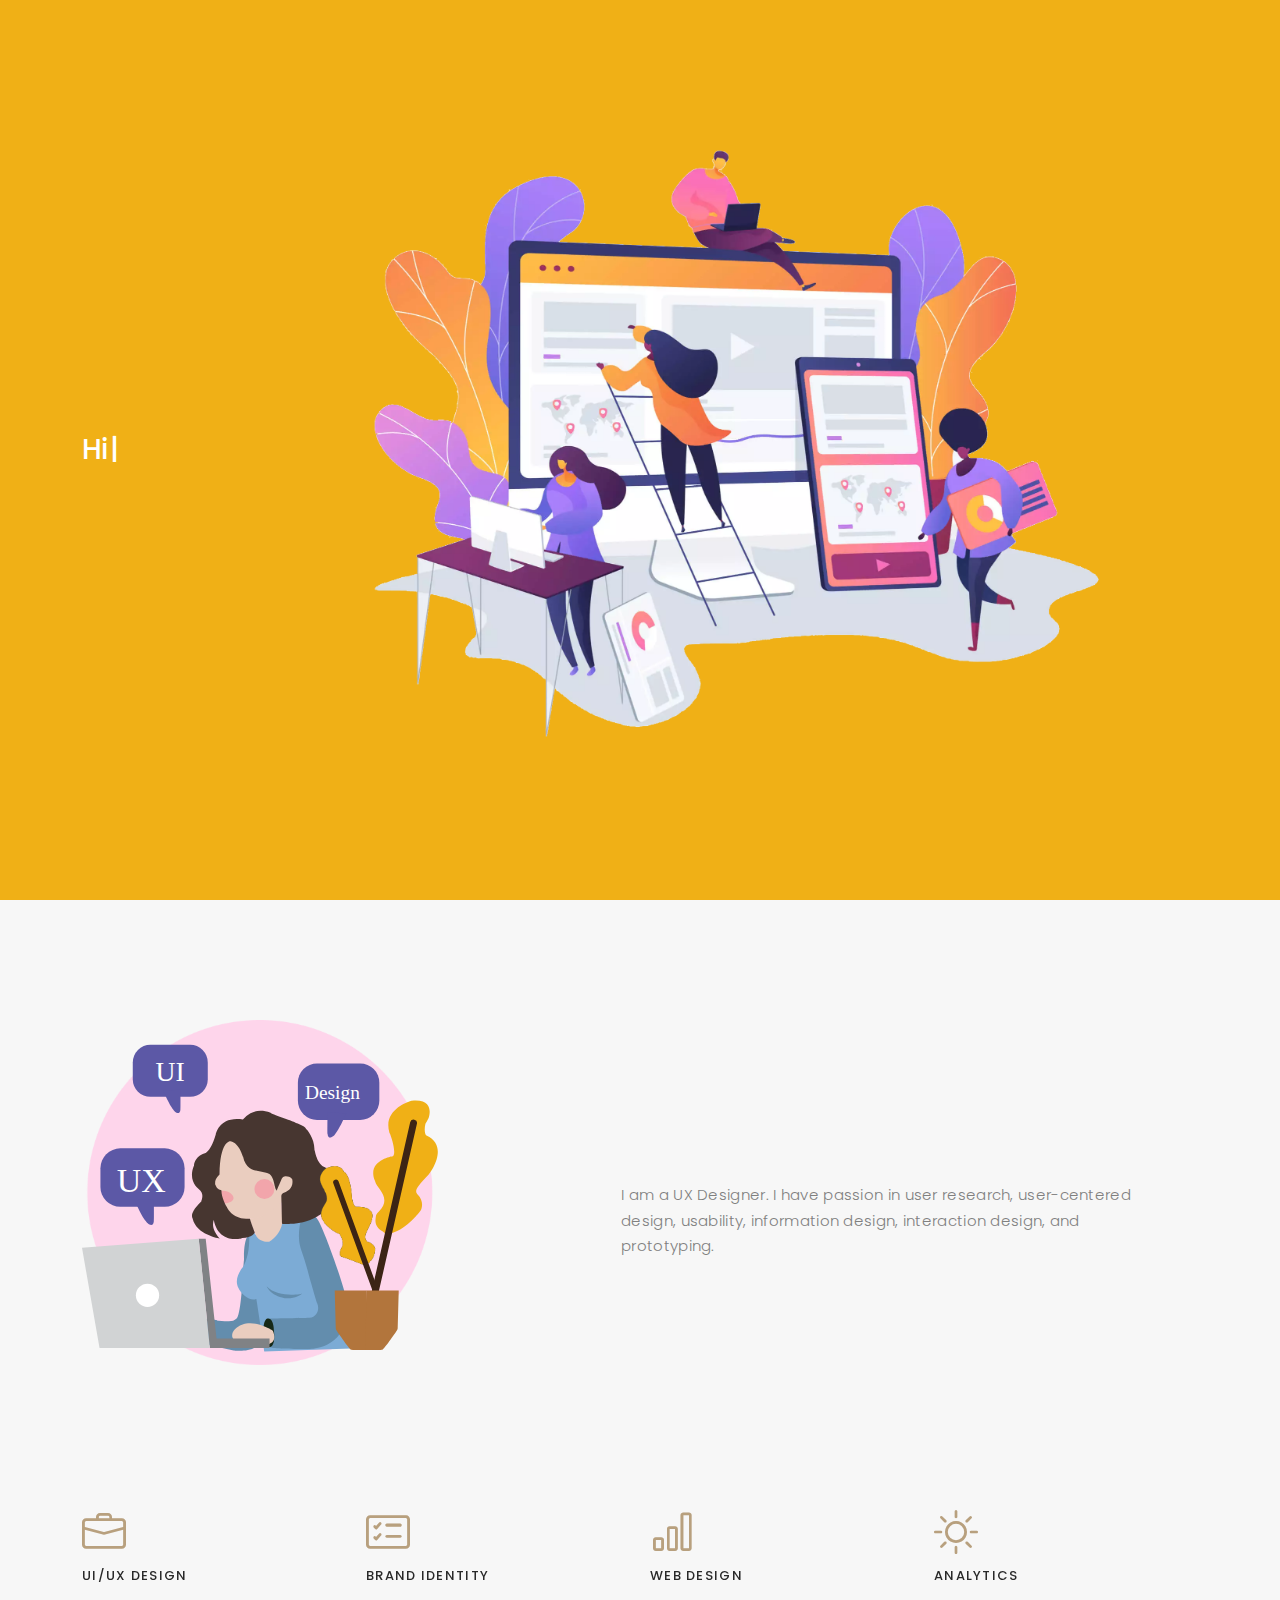
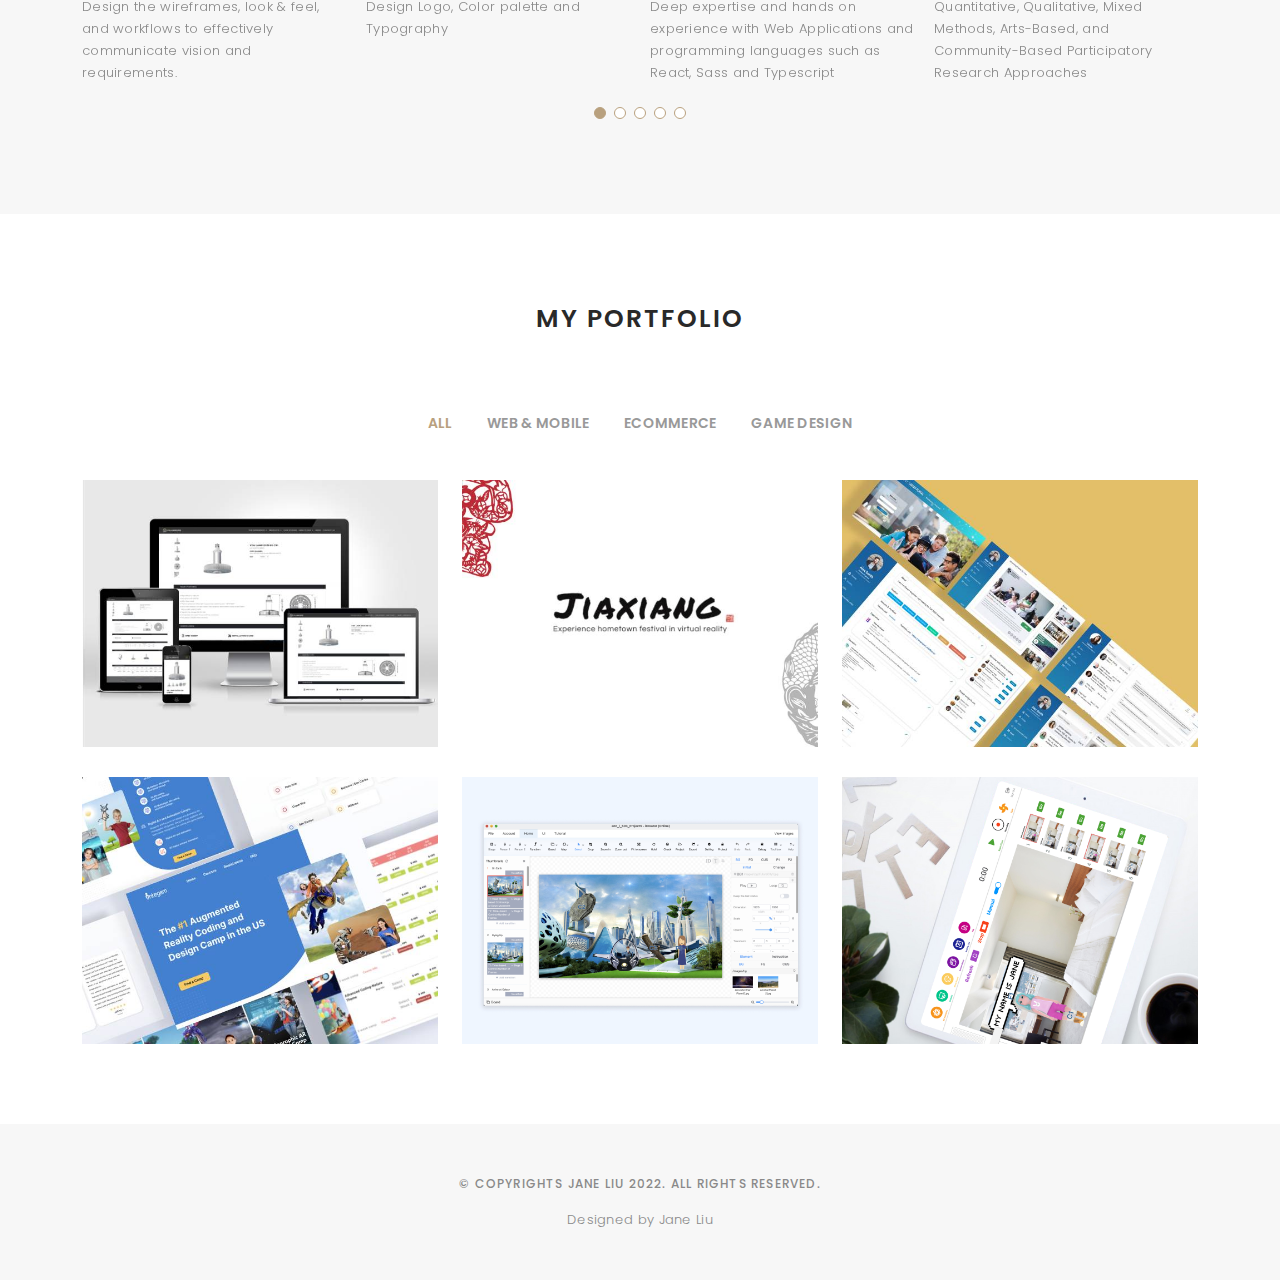
==== commit 83ebc9b8: "Update" ====
--- a/index.html
+++ b/index.html
@@ -167,73 +167,87 @@
           <div class="col-lg-12 d-flex justify-content-center">
             <ul id="portfolio-flters">
               <li data-filter="*" class="filter-active">All</li>
-              <li data-filter=".filter-app">App</li>
-              <li data-filter=".filter-card">Card</li>
-              <li data-filter=".filter-web">Web</li>
+              <li data-filter=".filter-web">Web & Mobile</li>
+              <li data-filter=".filter-card">Ecommerce</li>
+              <li data-filter=".filter-app">Game Design</li>
+           
+            
             </ul>
           </div>
         </div>
 
         <div class="row portfolio-container">
 
+          <div class="col-lg-4 col-md-6 portfolio-item filter-card">
+            <a href="Gen2.html" >
+              <img src="assets/img/portfolio/portfolio-1.jpg" class="img-fluid" alt="">
+              <div class="portfolio-info">
+                <h4>Gen2 E-shop</h4>
+                <p>Web Design</p>
+                <a href="assets/img/portfolio/portfolio-1.jpg" data-gallery="portfolioGallery" class="portfolio-lightbox preview-link" title="Gen2 E-shop"><i class="bx bx-plus"></i></a>
+                <a href="Gen2.html" class="details-link" title="More Details"><i class="bx bx-link"></i></a>
+              </div>
+          </a>
+          </div>
+
           <div class="col-lg-4 col-md-6 portfolio-item filter-app">
-            <img src="assets/img/portfolio/portfolio-1.jpg" class="img-fluid" alt="">
-            <div class="portfolio-info">
-              <h4>App 1</h4>
-              <p>App</p>
-              <a href="assets/img/portfolio/portfolio-1.jpg" data-gallery="portfolioGallery" class="portfolio-lightbox preview-link" title="App 1"><i class="bx bx-plus"></i></a>
-              <a href="portfolio-details.html" class="details-link" title="More Details"><i class="bx bx-link"></i></a>
-            </div>
-          </div>
-
-          <div class="col-lg-4 col-md-6 portfolio-item filter-web">
-            <img src="assets/img/portfolio/portfolio-2.jpg" class="img-fluid" alt="">
-            <div class="portfolio-info">
-              <h4>Web 3</h4>
-              <p>Web</p>
-              <a href="assets/img/portfolio/portfolio-2.jpg" data-gallery="portfolioGallery" class="portfolio-lightbox preview-link" title="Web 3"><i class="bx bx-plus"></i></a>
-              <a href="portfolio-details.html" class="details-link" title="More Details"><i class="bx bx-link"></i></a>
-            </div>
-          </div>
-
-          <div class="col-lg-4 col-md-6 portfolio-item filter-app">
-            <img src="assets/img/portfolio/portfolio-3.jpg" class="img-fluid" alt="">
-            <div class="portfolio-info">
-              <h4>App 2</h4>
-              <p>App</p>
-              <a href="assets/img/portfolio/portfolio-3.jpg" data-gallery="portfolioGallery" class="portfolio-lightbox preview-link" title="App 2"><i class="bx bx-plus"></i></a>
-              <a href="portfolio-details.html" class="details-link" title="More Details"><i class="bx bx-link"></i></a>
-            </div>
-          </div>
-
-          <div class="col-lg-4 col-md-6 portfolio-item filter-card">
+            <a href="jiaxiang.html"> 
+              <img src="assets/img/portfolio/portfolio-2.jpg" class="img-fluid" alt="">
+              <div class="portfolio-info">
+                <h4>Jiaxiang VR App</h4>
+                <p>Game Design</p>
+                <a href="assets/img/portfolio/portfolio-2.jpg" data-gallery="portfolioGallery" class="portfolio-lightbox preview-link" title="Web 3"><i class="bx bx-plus"></i></a>
+                <a href="jiaxiang.html" class="details-link" title="More Details"><i class="bx bx-link"></i></a>
+              </div>
+           </a>
+          </div>
+
+          <div class="col-lg-4 col-md-6 portfolio-item filter-web">
+            <a href="ITU.html">
+              <img src="assets/img/portfolio/portfolio-3.jpg" class="img-fluid" alt="Career Board">
+              <div class="portfolio-info">
+                <h4>Career Board</h4>
+                <p>Web & Mobile Design</p>
+                <a href="assets/img/portfolio/portfolio-3.jpg" data-gallery="portfolioGallery" class="portfolio-lightbox preview-link" title="App 2"><i class="bx bx-plus"></i></a>
+                <a href="ITU.html" class="details-link" title="More Details"><i class="bx bx-link"></i></a>
+              </div>
+            </a>
+          </div>
+
+          <div class="col-lg-4 col-md-6 portfolio-item filter-web">
+            <a href="SummerCamp.html">
             <img src="assets/img/portfolio/portfolio-4.jpg" class="img-fluid" alt="">
             <div class="portfolio-info">
-              <h4>Card 2</h4>
-              <p>Card</p>
+              <h4>Holographic AR Sumer Camp</h4>
+              <p>Web & Mobile Design</p>
               <a href="assets/img/portfolio/portfolio-4.jpg" data-gallery="portfolioGallery" class="portfolio-lightbox preview-link" title="Card 2"><i class="bx bx-plus"></i></a>
-              <a href="portfolio-details.html" class="details-link" title="More Details"><i class="bx bx-link"></i></a>
-            </div>
-          </div>
-
-          <div class="col-lg-4 col-md-6 portfolio-item filter-web">
+              <a href="SummerCamp.html" class="details-link" title="More Details"><i class="bx bx-link"></i></a>
+            </div>
+          </a>
+          </div>
+
+          <div class="col-lg-4 col-md-6 portfolio-item filter-web">
+            <a href="iCreator.html">
             <img src="assets/img/portfolio/portfolio-5.jpg" class="img-fluid" alt="">
             <div class="portfolio-info">
-              <h4>Web 2</h4>
+              <h4>iCreator Software Design</h4>
               <p>Web</p>
               <a href="assets/img/portfolio/portfolio-5.jpg" data-gallery="portfolioGallery" class="portfolio-lightbox preview-link" title="Web 2"><i class="bx bx-plus"></i></a>
-              <a href="portfolio-details.html" class="details-link" title="More Details"><i class="bx bx-link"></i></a>
-            </div>
-          </div>
-
-          <div class="col-lg-4 col-md-6 portfolio-item filter-app">
+              <a href="iCreator.html" class="details-link" title="More Details"><i class="bx bx-link"></i></a>
+            </div>
+          </a>
+          </div>
+
+          <div class="col-lg-4 col-md-6 portfolio-item filter-web">
+            <a href="Therapy.html">
             <img src="assets/img/portfolio/portfolio-6.jpg" class="img-fluid" alt="">
             <div class="portfolio-info">
-              <h4>App 3</h4>
-              <p>App</p>
+              <h4>Autism Therapy App</h4>
+              <p>Web</p>
               <a href="assets/img/portfolio/portfolio-6.jpg" data-gallery="portfolioGallery" class="portfolio-lightbox preview-link" title="App 3"><i class="bx bx-plus"></i></a>
-              <a href="portfolio-details.html" class="details-link" title="More Details"><i class="bx bx-link"></i></a>
-            </div>
+              <a href="Therapy.html" class="details-link" title="More Details"><i class="bx bx-link"></i></a>
+            </div>
+          </a>
           </div>
 
         </div>
--- a/assets/css/style.css
+++ b/assets/css/style.css
@@ -702,6 +702,7 @@
 }
 .portfolio-details .portfolio-description p {
   padding: 0;
+  font-size: 0.9em;
 }
 
 /*--------------------------------------------------------------
